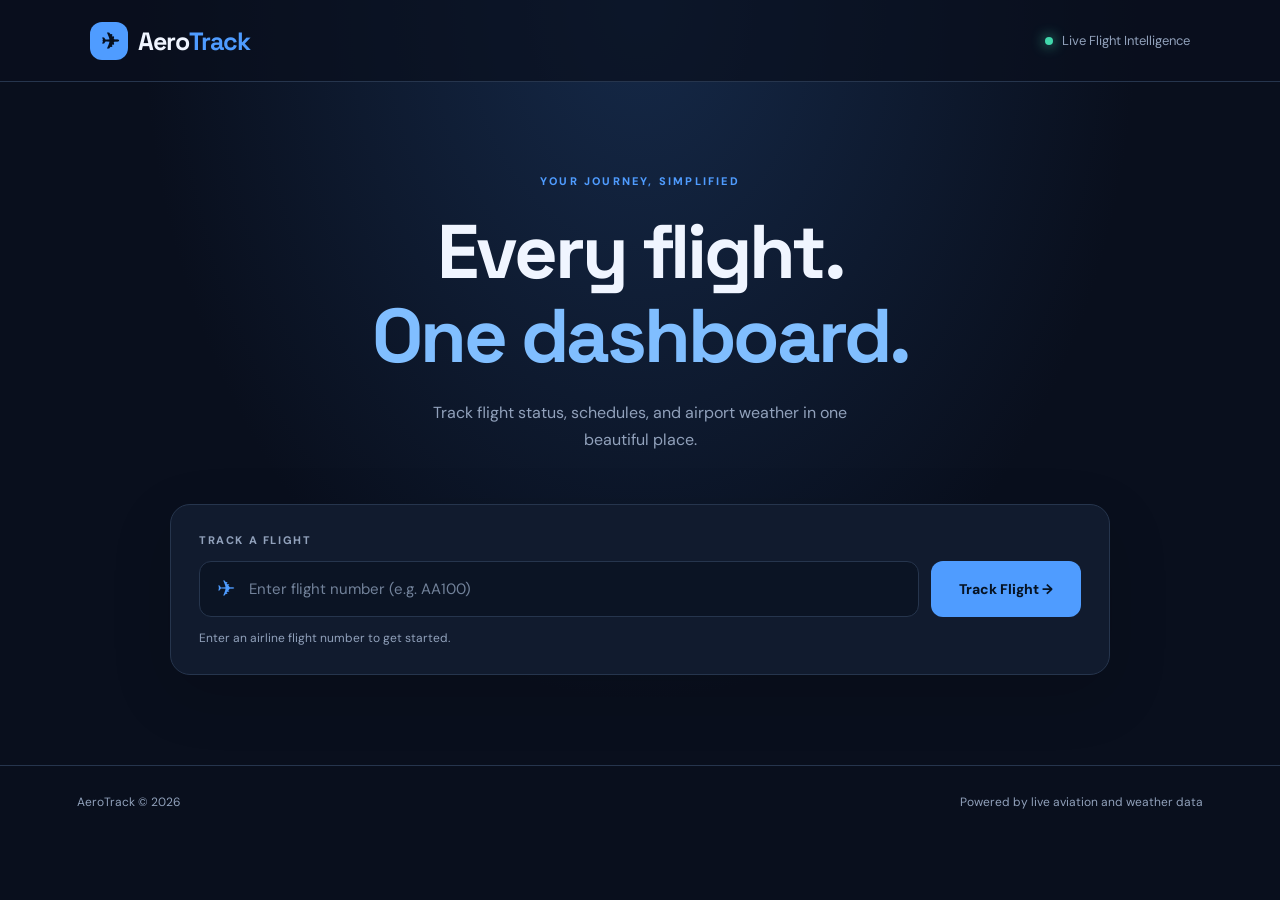
==== index.html @ 82b717cd "add: website prototype V1.1" ====
<!DOCTYPE html>
<html lang="en">

<head>
  <meta charset="UTF-8">
  <meta name="viewport" content="width=device-width, initial-scale=1">
  <title>AeroTrack | Live Flight Tracker</title>
  <link rel="stylesheet" href="style.css">
</head>

<body>

  <header class="navbar">
    <div class="brand">
      <span class="brand-icon">✈</span>
      <span>Aero<span class="accent">Track</span></span>
    </div>
    <span class="nav-status">
      <span class="status-dot"></span>
      Live Flight Intelligence
    </span>
  </header>

  <main class="container">

    <section class="hero">
      <div class="eyebrow">YOUR JOURNEY, SIMPLIFIED</div>
      <h1>Every flight.<br><span>One dashboard.</span></h1>
      <p>Track flight status, schedules, and airport weather in one beautiful place.</p>
    </section>

    <section class="search-panel">
      <label for="flightInput">TRACK A FLIGHT</label>
      <div class="search-row">
        <div class="input-wrapper">
          <span>✈</span>
          <input id="flightInput" type="text" placeholder="Enter flight number (e.g. AA100)" autocomplete="off">
        </div>
        <button id="searchBtn">Track Flight →</button>
      </div>
      <p class="search-hint">Enter an airline flight number to get started.</p>
    </section>

    <div id="errorMessage" class="error hidden" role="alert"></div>

    <div id="loading" class="loading hidden">
      <div class="spinner"></div>
      <span>Searching flight information...</span>
    </div>

    <section id="results" class="results hidden">

      <div class="section-header">
        <div>
          <span class="eyebrow">FLIGHT OVERVIEW</span>
          <h2 id="flightNumber">Flight</h2>
        </div>
        <span id="flightStatus" class="flight-badge">Scheduled</span>
      </div>

      <div class="flight-card">
        <div class="route">
          <div class="airport">
            <div class="airport-label">DEPARTURE</div>
            <div class="airport-code" id="originCode">---</div>
            <div class="airport-name" id="originName">Origin</div>
            <div class="flight-time" id="departureTime">--:--</div>
          </div>

          <div class="route-center">
            <span class="plane-icon">✈</span>
            <div class="route-line"></div>
            <span class="route-caption">FLIGHT ROUTE</span>
          </div>

          <div class="airport airport-right">
            <div class="airport-label">ARRIVAL</div>
            <div class="airport-code" id="destinationCode">---</div>
            <div class="airport-name" id="destinationName">Destination</div>
            <div class="flight-time" id="arrivalTime">--:--</div>
          </div>
        </div>
      </div>

      <div class="details-grid">
        <div class="info-card">
          <div class="info-icon">◷</div>
          <div class="info-label">Departure Delay</div>
          <div class="info-value" id="departureDelay">—</div>
        </div>

        <div class="info-card">
          <div class="info-icon">◷</div>
          <div class="info-label">Arrival Delay</div>
          <div class="info-value" id="arrivalDelay">—</div>
        </div>

        <div class="info-card">
          <div class="info-icon">✈</div>
          <div class="info-label">Aircraft</div>
          <div class="info-value small-value" id="aircraft">Unknown</div>
        </div>
      </div>

      <div class="weather-heading">
        <span class="eyebrow">AIRPORT CONDITIONS</span>
        <h2>Weather overview</h2>
      </div>

      <div class="weather-grid">
        <div class="weather-card">
          <div class="weather-card-top">
            <span>DEPARTURE AIRPORT</span>
            <span class="weather-symbol">☀</span>
          </div>
          <h3 id="originWeatherCode">---</h3>
          <div class="temperature" id="originTemp">--°</div>
          <p id="originCondition">Weather unavailable</p>
          <div class="weather-extra" id="originWind"></div>
        </div>

        <div class="weather-card">
          <div class="weather-card-top">
            <span>ARRIVAL AIRPORT</span>
            <span class="weather-symbol">☁</span>
          </div>
          <h3 id="destinationWeatherCode">---</h3>
          <div class="temperature" id="destinationTemp">--°</div>
          <p id="destinationCondition">Weather unavailable</p>
          <div class="weather-extra" id="destinationWind"></div>
        </div>
      </div>

    </section>

  </main>

  <footer>
    <span>AeroTrack © 2026</span>
    <span>Powered by live aviation and weather data</span>
  </footer>

  <script>
    const API_BASE_URL = "https://hkzcowus58.execute-api.us-east-1.amazonaws.com/";

    const $ = id => document.getElementById(id);

    $("searchBtn").addEventListener("click", trackFlight);

    $("flightInput").addEventListener("keydown", event => {
      if (event.key === "Enter") trackFlight();
    });

    function setText(id, value) {
      $(id).textContent =
        value === undefined || value === null || value === ""
          ? "—"
          : String(value);
    }

    function first(...values) {
      return values.find(v =>
        v !== undefined && v !== null && v !== ""
      );
    }

    function formatTime(value) {
      if (!value) return "—";
      const date = new Date(value);
      if (isNaN(date.getTime())) return String(value);
      return date.toLocaleTimeString([], {
        hour: "numeric",
        minute: "2-digit",
        timeZoneName: "short"
      });
    }

    function formatDelay(value) {
      if (value === undefined || value === null) return "—";
      const minutes = Number(value);
      if (!Number.isFinite(minutes)) return String(value);
      if (minutes <= 0) return "On time";
      return `${Math.round(minutes)} min`;
    }

    function airportCode(value) {
      if (typeof value === "string") return value;
      return first(
        value?.code,
        value?.iata,
        value?.iata_code,
        value?.icao,
        value?.icao_code,
        "---"
      );
    }

    function weatherDescription(code) {
      const descriptions = {
        0: "Clear sky",
        1: "Mainly clear",
        2: "Partly cloudy",
        3: "Overcast",
        45: "Fog",
        48: "Freezing fog",
        51: "Light drizzle",
        53: "Drizzle",
        55: "Dense drizzle",
        61: "Light rain",
        63: "Rain",
        65: "Heavy rain",
        71: "Light snow",
        73: "Snow",
        75: "Heavy snow",
        80: "Rain showers",
        81: "Rain showers",
        82: "Heavy showers",
        95: "Thunderstorm"
      };
      return descriptions[code] || "Conditions available";
    }

    function displayWeather(prefix, airport, weather) {
      setText(prefix + "WeatherCode", airport);

      const current = weather?.current || weather?.current_weather || weather || {};
      const temp = first(
        current.temperature_2m,
        current.temperature,
        current.temp,
        weather?.temperature
      );

      const wind = first(
        current.wind_speed_10m,
        current.windspeed,
        current.wind_speed
      );

      const code = first(current.weather_code, current.weathercode);
      const description = first(
        current.description,
        current.condition,
        code !== undefined ? weatherDescription(code) : null
      );

      setText(prefix + "Temp", temp === undefined ? "—" : `${Math.round(Number(temp))}°`);
      setText(prefix + "Condition", description || "Weather unavailable");
      setText(prefix + "Wind", wind === undefined ? "" : `Wind: ${wind} km/h`);
    }

    async function trackFlight() {
      const flightId = $("flightInput").value.trim().toUpperCase();

      if (!flightId) {
        showError("Please enter a flight number.");
        return;
      }

      if (API_BASE_URL.includes("PASTE_YOUR")) {
        showError("Add your AWS API Gateway URL in index.html first.");
        return;
      }

      $("results").classList.add("hidden");
      $("errorMessage").classList.add("hidden");
      $("loading").classList.remove("hidden");
      $("searchBtn").disabled = true;

      try {
        const base = API_BASE_URL.replace(/\/+$/, "");
        const root = base.endsWith("/flight") ? base : `${base}/flight`;
        const url = `${root}?flight_id=${encodeURIComponent(flightId)}`;

        const response = await fetch(url);

        if (!response.ok) {
          throw new Error(`API request failed with status ${response.status}`);
        }

        let data = await response.json();

        // Supports an API Gateway response containing a JSON body.
        if (typeof data.body === "string") {
          data = JSON.parse(data.body);
        } else if (data.body && typeof data.body === "object") {
          data = data.body;
        }

        if (data.error || data.message === "not found") {
          throw new Error(data.error || "Flight not found.");
        }

        renderFlight(data, flightId);

      } catch (error) {
        console.error(error);
        showError(
          error instanceof TypeError
            ? "Could not connect to the API. Check your endpoint and CORS configuration."
            : error.message
        );
      } finally {
        $("loading").classList.add("hidden");
        $("searchBtn").disabled = false;
      }
    }

    function renderFlight(data, requestedId) {
      const flight = data.flight || data;
      const origin = first(flight.origin, flight.departure_airport);
      const destination = first(flight.destination, flight.arrival_airport);

      const originCode = first(
        flight.origin_code,
        airportCode(origin),
        "---"
      );
      const destinationCode = first(
        flight.destination_code,
        airportCode(destination),
        "---"
      );

      const status = first(flight.status, "Unknown");

      setText("flightNumber", first(flight.number, flight.ident, requestedId));
      setText("flightStatus", status);
      setText("originCode", originCode);
      setText("destinationCode", destinationCode);

      setText("originName",
        first(origin?.name, flight.origin_name, "Departure airport")
      );
      setText("destinationName",
        first(destination?.name, flight.destination_name, "Arrival airport")
      );

      setText("departureTime", formatTime(first(
        flight.estimated_departure,
        flight.scheduled_departure,
        flight.departure_time
      )));

      setText("arrivalTime", formatTime(first(
        flight.estimated_arrival,
        flight.scheduled_arrival,
        flight.arrival_time
      )));

      setText("departureDelay", formatDelay(flight.departure_delay));
      setText("arrivalDelay", formatDelay(flight.arrival_delay));

      setText("aircraft", first(
        flight.aircraft_type,
        flight.aircraft,
        "Unknown"
      ));

      const weather = data.weather || {};

      displayWeather(
        "origin",
        originCode,
        first(
          data.departure_weather,
          data.origin_weather,
          weather.departure,
          weather.origin,
          {}
        )
      );

      displayWeather(
        "destination",
        destinationCode,
        first(
          data.arrival_weather,
          data.destination_weather,
          weather.arrival,
          weather.destination,
          {}
        )
      );

      const badge = $("flightStatus");
      const statusText = String(status).toLowerCase();

      badge.className = "flight-badge";
      if (statusText.includes("cancel")) {
        badge.classList.add("cancelled");
      } else if (statusText.includes("delay")) {
        badge.classList.add("delayed");
      } else if (
        statusText.includes("air") ||
        statusText.includes("route")
      ) {
        badge.classList.add("airborne");
      }

      $("results").classList.remove("hidden");
    }

    function showError(message) {
      $("errorMessage").textContent = message;
      $("errorMessage").classList.remove("hidden");
    }
  </script>

</body>

</html>
---- style.css ----
@import url('https://fonts.googleapis.com/css2?family=DM+Sans:wght@400;500;600;700;800&family=Space+Grotesk:wght@400;500;600;700&display=swap');

:root {
  --bg: #090f1d;
  --surface: #111b2e;
  --surface-hover: #17243a;
  --border: #26354d;
  --text: #f0f5ff;
  --muted: #91a1bb;
  --primary: #4f9cff;
  --primary-light: #80beff;
  --green: #41d7ab;
}

* {
  box-sizing: border-box;
}

body {
  margin: 0;
  background: var(--bg);
  background-image: radial-gradient(
    ellipse at 50% 0%,
    #152948 0%,
    transparent 55%
  );
  background-repeat: no-repeat;
  color: var(--text);
  font-family: 'DM Sans', sans-serif;
  min-height: 100vh;
}

.hidden {
  display: none !important;
}

/* Navigation */

.navbar {
  height: 82px;
  padding: 0 max(6%, calc((100% - 1100px) / 2));
  display: flex;
  align-items: center;
  justify-content: space-between;
  border-bottom: 1px solid var(--border);
  background: rgba(9, 15, 29, 0.7);
}

.brand {
  font-family: 'Space Grotesk', sans-serif;
  font-size: 25px;
  font-weight: 700;
  letter-spacing: -1px;
  display: flex;
  align-items: center;
  gap: 10px;
}

.brand-icon {
  background: var(--primary);
  color: #07101f;
  width: 38px;
  height: 38px;
  border-radius: 12px;
  display: grid;
  place-items: center;
  font-size: 22px;
}

.accent {
  color: var(--primary);
}

.nav-status {
  color: var(--muted);
  font-size: 13px;
  display: flex;
  align-items: center;
  gap: 9px;
}

.status-dot {
  height: 8px;
  width: 8px;
  background: var(--green);
  border-radius: 50%;
  box-shadow: 0 0 13px var(--green);
}

/* Main content */

.container {
  width: 90%;
  max-width: 940px;
  margin: auto;
  padding-bottom: 90px;
}

.hero {
  text-align: center;
  padding: 92px 0 50px;
}

.eyebrow {
  color: var(--primary);
  font-size: 11px;
  font-weight: 800;
  letter-spacing: 2.2px;
}

.hero h1 {
  font-family: 'Space Grotesk', sans-serif;
  font-size: clamp(44px, 7vw, 76px);
  line-height: 1.1;
  letter-spacing: -3px;
  margin: 22px 0;
}

.hero h1 span {
  color: var(--primary-light);
}

.hero p {
  color: var(--muted);
  line-height: 1.7;
  font-size: 16px;
  max-width: 480px;
  margin: 0 auto;
}

/* Search */

.search-panel {
  padding: 28px;
  background: var(--surface);
  border: 1px solid var(--border);
  border-radius: 20px;
  box-shadow: 0 20px 60px rgba(0, 0, 0, .15);
}

.search-panel label {
  display: block;
  font-size: 11px;
  font-weight: 800;
  color: var(--muted);
  letter-spacing: 1.6px;
  margin-bottom: 14px;
}

.search-row {
  display: flex;
  gap: 12px;
}

.input-wrapper {
  flex: 1;
  display: flex;
  align-items: center;
  gap: 14px;
  background: #0b1424;
  border: 1px solid var(--border);
  border-radius: 12px;
  padding: 0 17px;
  transition: border .2s;
}

.input-wrapper:focus-within {
  border-color: var(--primary);
}

.input-wrapper span {
  color: var(--primary);
  font-size: 22px;
}

input {
  width: 100%;
  padding: 17px 0;
  border: none;
  outline: none;
  background: transparent;
  color: white;
  font: inherit;
  font-size: 15px;
  min-width: 0;
}

input::placeholder {
  color: #72829a;
}

button {
  background: var(--primary);
  color: #061323;
  border: none;
  border-radius: 12px;
  padding: 0 28px;
  font-family: inherit;
  font-weight: 800;
  font-size: 14px;
  cursor: pointer;
  transition: .2s;
  white-space: nowrap;
}

button:hover {
  background: #82bdff;
  transform: translateY(-2px);
}

button:disabled {
  opacity: .5;
  cursor: wait;
  transform: none;
}

.search-hint {
  color: var(--muted);
  font-size: 12px;
  margin: 13px 0 0;
}

/* Results */

.results {
  margin-top: 58px;
  animation: appear .4s ease;
}

@keyframes appear {
  from {
    opacity: 0;
    transform: translateY(15px);
  }
  to {
    opacity: 1;
    transform: translateY(0);
  }
}

.section-header {
  display: flex;
  align-items: center;
  justify-content: space-between;
  margin-bottom: 20px;
}

h2 {
  font-family: 'Space Grotesk', sans-serif;
  font-size: 28px;
  letter-spacing: -1px;
  margin: 8px 0 0;
}

.flight-badge {
  color: #60dfb6;
  background: rgba(65, 215, 171, .1);
  border: 1px solid rgba(65, 215, 171, .25);
  padding: 9px 17px;
  font-weight: 700;
  font-size: 12px;
  border-radius: 100px;
}

.flight-badge.delayed {
  color: #ffc56f;
  background: rgba(255, 197, 111, .1);
  border-color: rgba(255, 197, 111, .25);
}

.flight-badge.cancelled {
  color: #ff8f98;
  background: rgba(255, 100, 120, .1);
  border-color: rgba(255, 100, 120, .25);
}

.flight-badge.airborne {
  color: #85bfff;
  background: rgba(79, 156, 255, .1);
  border-color: rgba(79, 156, 255, .25);
}

.flight-card {
  background: linear-gradient(
    135deg,
    #172943,
    #101b2d
  );
  border: 1px solid #304561;
  border-radius: 22px;
  padding: 45px 44px;
}

.route {
  display: flex;
  align-items: center;
  justify-content: space-between;
  gap: 20px;
}

.airport {
  flex: 1;
  min-width: 0;
}

.airport-right {
  text-align: right;
}

.airport-label {
  color: var(--muted);
  font-size: 11px;
  font-weight: 800;
  letter-spacing: 1.6px;
}

.airport-code {
  font-family: 'Space Grotesk', sans-serif;
  font-size: clamp(38px, 7vw, 64px);
  font-weight: 700;
  letter-spacing: -2px;
  margin: 12px 0 5px;
}

.airport-name {
  color: var(--muted);
  font-size: 13px;
}

.flight-time {
  margin-top: 20px;
  color: var(--primary-light);
  font-size: 15px;
  font-weight: 700;
}

.route-center {
  flex: 1;
  text-align: center;
  color: var(--primary);
  min-width: 60px;
}

.plane-icon {
  font-size: 30px;
}

.route-line {
  height: 1px;
  margin: 15px 0;
  background: linear-gradient(
    90deg,
    transparent,
    var(--primary),
    transparent
  );
}

.route-caption {
  color: var(--muted);
  font-size: 9px;
  letter-spacing: 1px;
}

/* Information cards */

.details-grid {
  display: grid;
  grid-template-columns: repeat(3, 1fr);
  gap: 16px;
  margin-top: 16px;
}

.info-card {
  background: var(--surface);
  border: 1px solid var(--border);
  padding: 25px;
  border-radius: 17px;
  transition: .2s;
}

.info-card:hover,
.weather-card:hover {
  background: var(--surface-hover);
  border-color: #405b7d;
}

.info-icon {
  font-size: 23px;
  color: var(--primary);
  margin-bottom: 18px;
}

.info-label {
  color: var(--muted);
  font-size: 12px;
}

.info-value {
  margin-top: 7px;
  font-family: 'Space Grotesk', sans-serif;
  font-weight: 700;
  font-size: 23px;
}

.small-value {
  font-size: 19px;
}

/* Weather */

.weather-heading {
  margin: 54px 0 23px;
}

.weather-grid {
  display: grid;
  grid-template-columns: repeat(2, 1fr);
  gap: 16px;
}

.weather-card {
  background: var(--surface);
  border: 1px solid var(--border);
  border-radius: 20px;
  padding: 29px;
  transition: .2s;
}

.weather-card-top {
  display: flex;
  justify-content: space-between;
  align-items: center;
  color: var(--muted);
  font-size: 11px;
  letter-spacing: 1px;
  font-weight: 700;
}

.weather-symbol {
  color: var(--primary-light);
  font-size: 27px;
}

.weather-card h3 {
  font-family: 'Space Grotesk', sans-serif;
  font-size: 25px;
  margin: 25px 0 10px;
}

.temperature {
  font-family: 'Space Grotesk', sans-serif;
  font-size: 48px;
  font-weight: 700;
}

.weather-card p {
  color: var(--muted);
  font-size: 14px;
}

.weather-extra {
  font-size: 12px;
  color: var(--primary-light);
  margin-top: 18px;
}

/* Loading and errors */

.error {
  margin-top: 20px;
  padding: 17px 20px;
  border: 1px solid #8f3a4f;
  border-radius: 12px;
  background: #351927;
  color: #ffb1bc;
  font-size: 14px;
}

.loading {
  display: flex;
  align-items: center;
  justify-content: center;
  gap: 15px;
  margin: 50px 0;
  color: var(--muted);
}

.spinner {
  height: 22px;
  width: 22px;
  border: 3px solid #263e59;
  border-top-color: var(--primary);
  border-radius: 50%;
  animation: spin .7s linear infinite;
}

@keyframes spin {
  to { transform: rotate(360deg); }
}

/* Footer */

footer {
  padding: 28px 6%;
  border-top: 1px solid var(--border);
  color: var(--muted);
  display: flex;
  justify-content: space-between;
  gap: 18px;
  font-size: 12px;
}

/* Mobile layout */

@media (max-width: 650px) {
  .navbar {
    padding: 0 5%;
  }

  .nav-status {
    font-size: 0;
  }

  .hero {
    padding: 65px 0 38px;
  }

  .hero h1 {
    letter-spacing: -2px;
  }

  .search-panel {
    padding: 20px;
  }

  .search-row {
    flex-direction: column;
  }

  button {
    padding: 17px;
  }

  .flight-card {
    padding: 28px 18px;
  }

  .airport-name {
    font-size: 11px;
  }

  .route-center {
    min-width: 38px;
  }

  .route-caption {
    display: none;
  }

  .details-grid {
    grid-template-columns: 1fr;
  }

  .weather-grid {
    grid-template-columns: 1fr;
  }

  footer {
    flex-direction: column;
    text-align: center;
  }
}
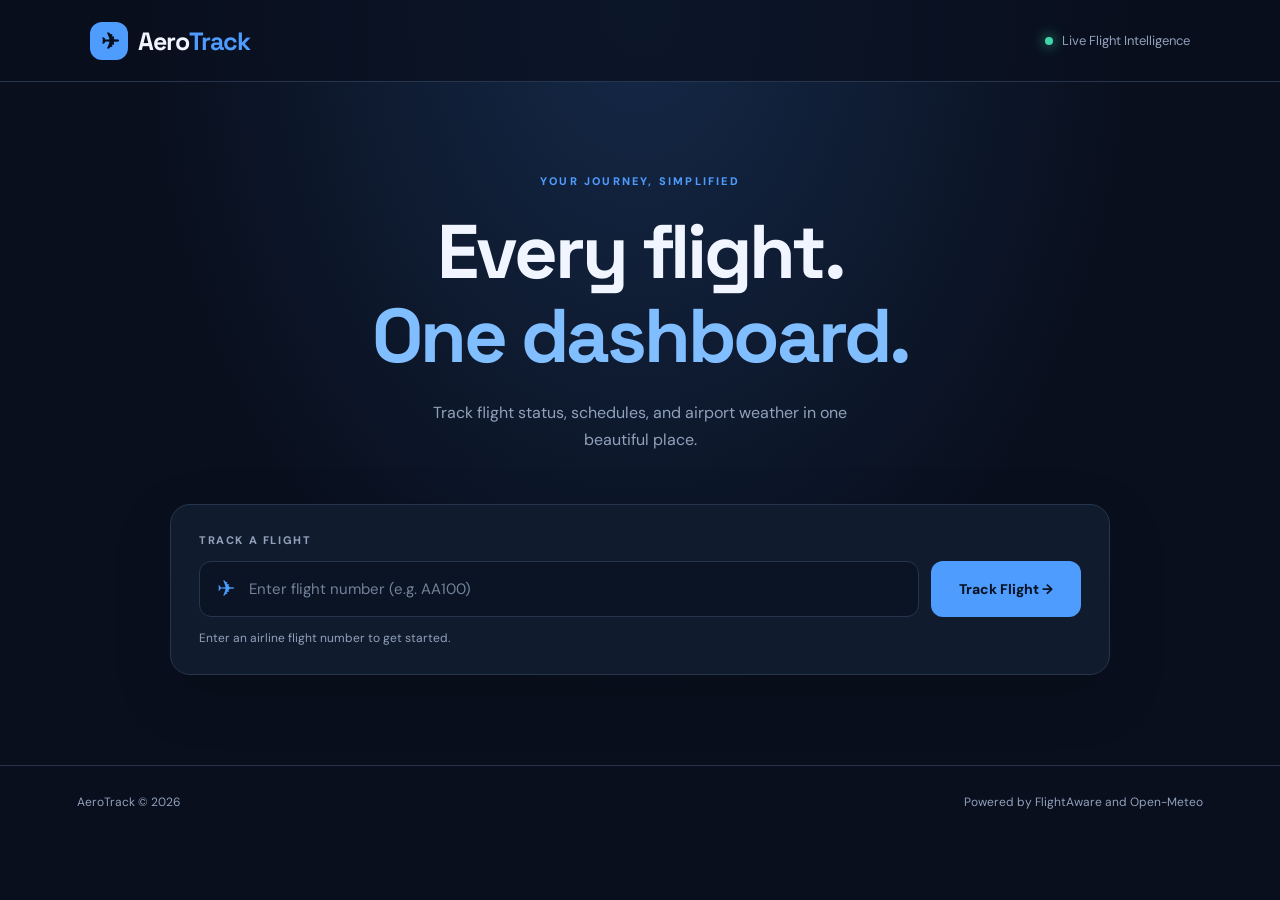
==== commit 3a9a3e43: "fix: search error" ====
--- a/index.html
+++ b/index.html
@@ -15,6 +15,7 @@
       <span class="brand-icon">✈</span>
       <span>Aero<span class="accent">Track</span></span>
     </div>
+
     <span class="nav-status">
       <span class="status-dot"></span>
       Live Flight Intelligence
@@ -26,19 +27,30 @@
     <section class="hero">
       <div class="eyebrow">YOUR JOURNEY, SIMPLIFIED</div>
       <h1>Every flight.<br><span>One dashboard.</span></h1>
-      <p>Track flight status, schedules, and airport weather in one beautiful place.</p>
+      <p>
+        Track flight status, schedules, and airport weather
+        in one beautiful place.
+      </p>
     </section>
 
     <section class="search-panel">
       <label for="flightInput">TRACK A FLIGHT</label>
+
       <div class="search-row">
         <div class="input-wrapper">
           <span>✈</span>
-          <input id="flightInput" type="text" placeholder="Enter flight number (e.g. AA100)" autocomplete="off">
-        </div>
-        <button id="searchBtn">Track Flight →</button>
-      </div>
-      <p class="search-hint">Enter an airline flight number to get started.</p>
+          <input id="flightInput" type="text" placeholder="Enter flight number (e.g. AA100)" autocomplete="off"
+            maxlength="10">
+        </div>
+
+        <button id="searchBtn" type="button">
+          Track Flight →
+        </button>
+      </div>
+
+      <p class="search-hint">
+        Enter an airline flight number to get started.
+      </p>
     </section>
 
     <div id="errorMessage" class="error hidden" role="alert"></div>
@@ -55,11 +67,15 @@
           <span class="eyebrow">FLIGHT OVERVIEW</span>
           <h2 id="flightNumber">Flight</h2>
         </div>
-        <span id="flightStatus" class="flight-badge">Scheduled</span>
+
+        <span id="flightStatus" class="flight-badge">
+          Scheduled
+        </span>
       </div>
 
       <div class="flight-card">
         <div class="route">
+
           <div class="airport">
             <div class="airport-label">DEPARTURE</div>
             <div class="airport-code" id="originCode">---</div>
@@ -76,13 +92,17 @@
           <div class="airport airport-right">
             <div class="airport-label">ARRIVAL</div>
             <div class="airport-code" id="destinationCode">---</div>
-            <div class="airport-name" id="destinationName">Destination</div>
+            <div class="airport-name" id="destinationName">
+              Destination
+            </div>
             <div class="flight-time" id="arrivalTime">--:--</div>
           </div>
+
         </div>
       </div>
 
       <div class="details-grid">
+
         <div class="info-card">
           <div class="info-icon">◷</div>
           <div class="info-label">Departure Delay</div>
@@ -98,8 +118,11 @@
         <div class="info-card">
           <div class="info-icon">✈</div>
           <div class="info-label">Aircraft</div>
-          <div class="info-value small-value" id="aircraft">Unknown</div>
-        </div>
+          <div class="info-value small-value" id="aircraft">
+            Unknown
+          </div>
+        </div>
+
       </div>
 
       <div class="weather-heading">
@@ -108,11 +131,13 @@
       </div>
 
       <div class="weather-grid">
+
         <div class="weather-card">
           <div class="weather-card-top">
             <span>DEPARTURE AIRPORT</span>
             <span class="weather-symbol">☀</span>
           </div>
+
           <h3 id="originWeatherCode">---</h3>
           <div class="temperature" id="originTemp">--°</div>
           <p id="originCondition">Weather unavailable</p>
@@ -124,11 +149,13 @@
             <span>ARRIVAL AIRPORT</span>
             <span class="weather-symbol">☁</span>
           </div>
+
           <h3 id="destinationWeatherCode">---</h3>
           <div class="temperature" id="destinationTemp">--°</div>
           <p id="destinationCondition">Weather unavailable</p>
           <div class="weather-extra" id="destinationWind"></div>
         </div>
+
       </div>
 
     </section>
@@ -137,62 +164,81 @@
 
   <footer>
     <span>AeroTrack © 2026</span>
-    <span>Powered by live aviation and weather data</span>
+    <span>Powered by FlightAware and Open-Meteo</span>
   </footer>
 
   <script>
-    const API_BASE_URL = "https://hkzcowus58.execute-api.us-east-1.amazonaws.com/";
+    // Your AWS API Gateway URL
+    const API_BASE_URL =
+      "https://hkzcowus58.execute-api.us-east-1.amazonaws.com";
 
     const $ = id => document.getElementById(id);
 
     $("searchBtn").addEventListener("click", trackFlight);
 
     $("flightInput").addEventListener("keydown", event => {
-      if (event.key === "Enter") trackFlight();
+      if (event.key === "Enter") {
+        event.preventDefault();
+        trackFlight();
+      }
     });
 
     function setText(id, value) {
-      $(id).textContent =
-        value === undefined || value === null || value === ""
+      const element = $(id);
+
+      if (!element) {
+        console.warn("Missing HTML element:", id);
+        return;
+      }
+
+      element.textContent =
+        value === undefined ||
+          value === null ||
+          value === ""
           ? "—"
           : String(value);
     }
 
-    function first(...values) {
-      return values.find(v =>
-        v !== undefined && v !== null && v !== ""
-      );
-    }
-
     function formatTime(value) {
       if (!value) return "—";
+
       const date = new Date(value);
-      if (isNaN(date.getTime())) return String(value);
-      return date.toLocaleTimeString([], {
+
+      if (Number.isNaN(date.getTime())) {
+        return "—";
+      }
+
+      return date.toLocaleString("en-US", {
+        month: "short",
+        day: "numeric",
         hour: "numeric",
         minute: "2-digit",
         timeZoneName: "short"
       });
     }
 
-    function formatDelay(value) {
-      if (value === undefined || value === null) return "—";
-      const minutes = Number(value);
-      if (!Number.isFinite(minutes)) return String(value);
-      if (minutes <= 0) return "On time";
-      return `${Math.round(minutes)} min`;
-    }
-
-    function airportCode(value) {
-      if (typeof value === "string") return value;
-      return first(
-        value?.code,
-        value?.iata,
-        value?.iata_code,
-        value?.icao,
-        value?.icao_code,
-        "---"
-      );
+    function formatDelay(seconds) {
+      if (seconds === undefined || seconds === null) {
+        return "—";
+      }
+
+      const value = Number(seconds);
+
+      if (!Number.isFinite(value)) {
+        return "—";
+      }
+
+      const minutes = Math.round(value / 60);
+
+      if (minutes === 0) {
+        return "On time";
+      }
+
+      if (minutes < 0) {
+        return Math.abs(minutes) + " min early";
+      }
+
+      return minutes + " min delayed";
     }
 
     function weatherDescription(code) {
@@ -206,59 +252,93 @@
         51: "Light drizzle",
         53: "Drizzle",
         55: "Dense drizzle",
+        56: "Freezing drizzle",
+        57: "Freezing drizzle",
         61: "Light rain",
         63: "Rain",
         65: "Heavy rain",
+        66: "Freezing rain",
+        67: "Heavy freezing rain",
         71: "Light snow",
         73: "Snow",
         75: "Heavy snow",
-        80: "Rain showers",
+        77: "Snow grains",
+        80: "Light rain showers",
         81: "Rain showers",
-        82: "Heavy showers",
-        95: "Thunderstorm"
+        82: "Heavy rain showers",
+        85: "Snow showers",
+        86: "Heavy snow showers",
+        95: "Thunderstorm",
+        96: "Thunderstorm with hail",
+        99: "Severe thunderstorm with hail"
       };
-      return descriptions[code] || "Conditions available";
-    }
-
-    function displayWeather(prefix, airport, weather) {
-      setText(prefix + "WeatherCode", airport);
-
-      const current = weather?.current || weather?.current_weather || weather || {};
-      const temp = first(
-        current.temperature_2m,
-        current.temperature,
-        current.temp,
-        weather?.temperature
-      );
-
-      const wind = first(
-        current.wind_speed_10m,
-        current.windspeed,
-        current.wind_speed
-      );
-
-      const code = first(current.weather_code, current.weathercode);
-      const description = first(
-        current.description,
-        current.condition,
-        code !== undefined ? weatherDescription(code) : null
-      );
-
-      setText(prefix + "Temp", temp === undefined ? "—" : `${Math.round(Number(temp))}°`);
-      setText(prefix + "Condition", description || "Weather unavailable");
-      setText(prefix + "Wind", wind === undefined ? "" : `Wind: ${wind} km/h`);
+
+      return descriptions[code] || "Conditions unavailable";
+    }
+
+    function displayWeather(prefix, airport) {
+      const code = airport?.airport || "---";
+
+      setText(prefix + "WeatherCode", code);
+
+      const weather = airport?.weather;
+
+      if (!weather || !weather.available) {
+        setText(prefix + "Temp", "—");
+        setText(prefix + "Condition", "Weather unavailable");
+        setText(prefix + "Wind", "No weather data available");
+        return;
+      }
+
+      // Lambda returns measurements inside weather.conditions
+      const current = weather.conditions || {};
+
+      const temperature = current.temperature_2m;
+      const wind = current.wind_speed_10m;
+      const humidity = current.relative_humidity_2m;
+      const precipitation = current.precipitation;
+      const weatherCode = current.weather_code;
+
+      setText(
+        prefix + "Temp",
+        temperature != null
+          ? Math.round(Number(temperature)) + "°F"
+          : "—"
+      );
+
+      setText(
+        prefix + "Condition",
+        weatherDescription(weatherCode)
+      );
+
+      const details = [];
+
+      if (wind != null) {
+        details.push("Wind: " + wind + " mph");
+      }
+
+      if (humidity != null) {
+        details.push("Humidity: " + humidity + "%");
+      }
+
+      if (precipitation != null) {
+        details.push("Precipitation: " + precipitation + " mm");
+      }
+
+      setText(
+        prefix + "Wind",
+        details.length ? details.join(" | ") : "Unavailable"
+      );
     }
 
     async function trackFlight() {
-      const flightId = $("flightInput").value.trim().toUpperCase();
-
-      if (!flightId) {
-        showError("Please enter a flight number.");
-        return;
-      }
-
-      if (API_BASE_URL.includes("PASTE_YOUR")) {
-        showError("Add your AWS API Gateway URL in index.html first.");
+      const flightId = $("flightInput")
+        .value
+        .trim()
+        .toUpperCase();
+
+      if (!/^[A-Z0-9]{2,10}$/.test(flightId)) {
+        showError("Please enter a valid flight number.");
         return;
       }
 
@@ -269,124 +349,129 @@
 
       try {
         const base = API_BASE_URL.replace(/\/+$/, "");
-        const root = base.endsWith("/flight") ? base : `${base}/flight`;
-        const url = `${root}?flight_id=${encodeURIComponent(flightId)}`;
-
-        const response = await fetch(url);
+
+        const endpoint = base.endsWith("/flight")
+          ? base
+          : base + "/flight";
+
+        const url =
+          endpoint + "?flight_id=" + encodeURIComponent(flightId);
+
+        console.log("Requesting:", url);
+
+        const response = await fetch(url, {
+          method: "GET",
+          headers: {
+            "Accept": "application/json"
+          }
+        });
 
         if (!response.ok) {
-          throw new Error(`API request failed with status ${response.status}`);
+          if (response.status === 404) {
+            throw new Error(
+              "Flight not found or API endpoint unavailable."
+            );
+          }
+
+          throw new Error(
+            "API request failed with status " + response.status
+          );
         }
 
         let data = await response.json();
 
-        // Supports an API Gateway response containing a JSON body.
+        // Handle an optional wrapped Lambda response.
         if (typeof data.body === "string") {
           data = JSON.parse(data.body);
-        } else if (data.body && typeof data.body === "object") {
+        } else if (
+          data.body &&
+          typeof data.body === "object"
+        ) {
           data = data.body;
         }
 
-        if (data.error || data.message === "not found") {
-          throw new Error(data.error || "Flight not found.");
+        if (data.error) {
+          throw new Error(data.error);
         }
 
-        renderFlight(data, flightId);
+        if (!data.flight || !data.departure || !data.arrival) {
+          throw new Error(
+            "The API returned an unexpected response format."
+          );
+        }
+
+        renderFlight(data);
 
       } catch (error) {
-        console.error(error);
-        showError(
-          error instanceof TypeError
-            ? "Could not connect to the API. Check your endpoint and CORS configuration."
-            : error.message
-        );
+        console.error("Flight tracking error:", error);
+        showError(error.message);
+
       } finally {
         $("loading").classList.add("hidden");
         $("searchBtn").disabled = false;
       }
     }
 
-    function renderFlight(data, requestedId) {
-      const flight = data.flight || data;
-      const origin = first(flight.origin, flight.departure_airport);
-      const destination = first(flight.destination, flight.arrival_airport);
-
-      const originCode = first(
-        flight.origin_code,
-        airportCode(origin),
-        "---"
-      );
-      const destinationCode = first(
-        flight.destination_code,
-        airportCode(destination),
-        "---"
-      );
-
-      const status = first(flight.status, "Unknown");
-
-      setText("flightNumber", first(flight.number, flight.ident, requestedId));
-      setText("flightStatus", status);
-      setText("originCode", originCode);
-      setText("destinationCode", destinationCode);
-
-      setText("originName",
-        first(origin?.name, flight.origin_name, "Departure airport")
-      );
-      setText("destinationName",
-        first(destination?.name, flight.destination_name, "Arrival airport")
-      );
-
-      setText("departureTime", formatTime(first(
-        flight.estimated_departure,
-        flight.scheduled_departure,
-        flight.departure_time
-      )));
-
-      setText("arrivalTime", formatTime(first(
-        flight.estimated_arrival,
-        flight.scheduled_arrival,
-        flight.arrival_time
-      )));
-
-      setText("departureDelay", formatDelay(flight.departure_delay));
-      setText("arrivalDelay", formatDelay(flight.arrival_delay));
-
-      setText("aircraft", first(
-        flight.aircraft_type,
-        flight.aircraft,
-        "Unknown"
-      ));
-
-      const weather = data.weather || {};
-
-      displayWeather(
-        "origin",
-        originCode,
-        first(
-          data.departure_weather,
-          data.origin_weather,
-          weather.departure,
-          weather.origin,
-          {}
+    function renderFlight(data) {
+      const flight = data.flight;
+      const origin = data.departure;
+      const destination = data.arrival;
+
+      setText("flightNumber", flight.number);
+      setText("flightStatus", flight.status);
+
+      setText("originCode", origin.airport);
+      setText("destinationCode", destination.airport);
+
+      setText(
+        "originName",
+        origin.name || origin.city || "Departure airport"
+      );
+
+      setText(
+        "destinationName",
+        destination.name || destination.city || "Arrival airport"
+      );
+
+      setText(
+        "departureTime",
+        formatTime(
+          flight.estimated_departure ||
+          flight.scheduled_departure
         )
       );
 
-      displayWeather(
-        "destination",
-        destinationCode,
-        first(
-          data.arrival_weather,
-          data.destination_weather,
-          weather.arrival,
-          weather.destination,
-          {}
+      setText(
+        "arrivalTime",
+        formatTime(
+          flight.estimated_arrival ||
+          flight.scheduled_arrival
         )
       );
 
+      setText(
+        "departureDelay",
+        formatDelay(flight.departure_delay_seconds)
+      );
+
+      setText(
+        "arrivalDelay",
+        formatDelay(flight.arrival_delay_seconds)
+      );
+
+      setText(
+        "aircraft",
+        flight.aircraft_type || "Not provided"
+      );
+
+      displayWeather("origin", origin);
+      displayWeather("destination", destination);
+
       const badge = $("flightStatus");
-      const statusText = String(status).toLowerCase();
+      const statusText = String(flight.status || "").toLowerCase();
 
       badge.className = "flight-badge";
+
       if (statusText.includes("cancel")) {
         badge.classList.add("cancelled");
       } else if (statusText.includes("delay")) {
--- a/style.css
+++ b/style.css
@@ -1,574 +1,570 @@
-
 @import url('https://fonts.googleapis.com/css2?family=DM+Sans:wght@400;500;600;700;800&family=Space+Grotesk:wght@400;500;600;700&display=swap');
 
 :root {
-  --bg: #090f1d;
-  --surface: #111b2e;
-  --surface-hover: #17243a;
-  --border: #26354d;
-  --text: #f0f5ff;
-  --muted: #91a1bb;
-  --primary: #4f9cff;
-  --primary-light: #80beff;
-  --green: #41d7ab;
+    --bg: #090f1d;
+    --surface: #111b2e;
+    --surface-hover: #17243a;
+    --border: #26354d;
+    --text: #f0f5ff;
+    --muted: #91a1bb;
+    --primary: #4f9cff;
+    --primary-light: #80beff;
+    --green: #41d7ab;
 }
 
 * {
-  box-sizing: border-box;
+    box-sizing: border-box;
 }
 
 body {
-  margin: 0;
-  background: var(--bg);
-  background-image: radial-gradient(
-    ellipse at 50% 0%,
-    #152948 0%,
-    transparent 55%
-  );
-  background-repeat: no-repeat;
-  color: var(--text);
-  font-family: 'DM Sans', sans-serif;
-  min-height: 100vh;
+    margin: 0;
+    background: var(--bg);
+    background-image: radial-gradient(ellipse at 50% 0%,
+            #152948 0%,
+            transparent 55%);
+    background-repeat: no-repeat;
+    color: var(--text);
+    font-family: 'DM Sans', sans-serif;
+    min-height: 100vh;
 }
 
 .hidden {
-  display: none !important;
+    display: none !important;
 }
 
 /* Navigation */
 
 .navbar {
-  height: 82px;
-  padding: 0 max(6%, calc((100% - 1100px) / 2));
-  display: flex;
-  align-items: center;
-  justify-content: space-between;
-  border-bottom: 1px solid var(--border);
-  background: rgba(9, 15, 29, 0.7);
+    height: 82px;
+    padding: 0 max(6%, calc((100% - 1100px) / 2));
+    display: flex;
+    align-items: center;
+    justify-content: space-between;
+    border-bottom: 1px solid var(--border);
+    background: rgba(9, 15, 29, 0.7);
 }
 
 .brand {
-  font-family: 'Space Grotesk', sans-serif;
-  font-size: 25px;
-  font-weight: 700;
-  letter-spacing: -1px;
-  display: flex;
-  align-items: center;
-  gap: 10px;
+    font-family: 'Space Grotesk', sans-serif;
+    font-size: 25px;
+    font-weight: 700;
+    letter-spacing: -1px;
+    display: flex;
+    align-items: center;
+    gap: 10px;
 }
 
 .brand-icon {
-  background: var(--primary);
-  color: #07101f;
-  width: 38px;
-  height: 38px;
-  border-radius: 12px;
-  display: grid;
-  place-items: center;
-  font-size: 22px;
+    background: var(--primary);
+    color: #07101f;
+    width: 38px;
+    height: 38px;
+    border-radius: 12px;
+    display: grid;
+    place-items: center;
+    font-size: 22px;
 }
 
 .accent {
-  color: var(--primary);
+    color: var(--primary);
 }
 
 .nav-status {
-  color: var(--muted);
-  font-size: 13px;
-  display: flex;
-  align-items: center;
-  gap: 9px;
+    color: var(--muted);
+    font-size: 13px;
+    display: flex;
+    align-items: center;
+    gap: 9px;
 }
 
 .status-dot {
-  height: 8px;
-  width: 8px;
-  background: var(--green);
-  border-radius: 50%;
-  box-shadow: 0 0 13px var(--green);
+    height: 8px;
+    width: 8px;
+    background: var(--green);
+    border-radius: 50%;
+    box-shadow: 0 0 13px var(--green);
 }
 
 /* Main content */
 
 .container {
-  width: 90%;
-  max-width: 940px;
-  margin: auto;
-  padding-bottom: 90px;
+    width: 90%;
+    max-width: 940px;
+    margin: auto;
+    padding-bottom: 90px;
 }
 
 .hero {
-  text-align: center;
-  padding: 92px 0 50px;
+    text-align: center;
+    padding: 92px 0 50px;
 }
 
 .eyebrow {
-  color: var(--primary);
-  font-size: 11px;
-  font-weight: 800;
-  letter-spacing: 2.2px;
+    color: var(--primary);
+    font-size: 11px;
+    font-weight: 800;
+    letter-spacing: 2.2px;
 }
 
 .hero h1 {
-  font-family: 'Space Grotesk', sans-serif;
-  font-size: clamp(44px, 7vw, 76px);
-  line-height: 1.1;
-  letter-spacing: -3px;
-  margin: 22px 0;
+    font-family: 'Space Grotesk', sans-serif;
+    font-size: clamp(44px, 7vw, 76px);
+    line-height: 1.1;
+    letter-spacing: -3px;
+    margin: 22px 0;
 }
 
 .hero h1 span {
-  color: var(--primary-light);
+    color: var(--primary-light);
 }
 
 .hero p {
-  color: var(--muted);
-  line-height: 1.7;
-  font-size: 16px;
-  max-width: 480px;
-  margin: 0 auto;
+    color: var(--muted);
+    line-height: 1.7;
+    font-size: 16px;
+    max-width: 480px;
+    margin: 0 auto;
 }
 
 /* Search */
 
 .search-panel {
-  padding: 28px;
-  background: var(--surface);
-  border: 1px solid var(--border);
-  border-radius: 20px;
-  box-shadow: 0 20px 60px rgba(0, 0, 0, .15);
+    padding: 28px;
+    background: var(--surface);
+    border: 1px solid var(--border);
+    border-radius: 20px;
+    box-shadow: 0 20px 60px rgba(0, 0, 0, .15);
 }
 
 .search-panel label {
-  display: block;
-  font-size: 11px;
-  font-weight: 800;
-  color: var(--muted);
-  letter-spacing: 1.6px;
-  margin-bottom: 14px;
+    display: block;
+    font-size: 11px;
+    font-weight: 800;
+    color: var(--muted);
+    letter-spacing: 1.6px;
+    margin-bottom: 14px;
 }
 
 .search-row {
-  display: flex;
-  gap: 12px;
+    display: flex;
+    gap: 12px;
 }
 
 .input-wrapper {
-  flex: 1;
-  display: flex;
-  align-items: center;
-  gap: 14px;
-  background: #0b1424;
-  border: 1px solid var(--border);
-  border-radius: 12px;
-  padding: 0 17px;
-  transition: border .2s;
+    flex: 1;
+    display: flex;
+    align-items: center;
+    gap: 14px;
+    background: #0b1424;
+    border: 1px solid var(--border);
+    border-radius: 12px;
+    padding: 0 17px;
+    transition: border .2s;
 }
 
 .input-wrapper:focus-within {
-  border-color: var(--primary);
+    border-color: var(--primary);
 }
 
 .input-wrapper span {
-  color: var(--primary);
-  font-size: 22px;
+    color: var(--primary);
+    font-size: 22px;
 }
 
 input {
-  width: 100%;
-  padding: 17px 0;
-  border: none;
-  outline: none;
-  background: transparent;
-  color: white;
-  font: inherit;
-  font-size: 15px;
-  min-width: 0;
+    width: 100%;
+    padding: 17px 0;
+    border: none;
+    outline: none;
+    background: transparent;
+    color: white;
+    font: inherit;
+    font-size: 15px;
+    min-width: 0;
 }
 
 input::placeholder {
-  color: #72829a;
+    color: #72829a;
 }
 
 button {
-  background: var(--primary);
-  color: #061323;
-  border: none;
-  border-radius: 12px;
-  padding: 0 28px;
-  font-family: inherit;
-  font-weight: 800;
-  font-size: 14px;
-  cursor: pointer;
-  transition: .2s;
-  white-space: nowrap;
+    background: var(--primary);
+    color: #061323;
+    border: none;
+    border-radius: 12px;
+    padding: 0 28px;
+    font-family: inherit;
+    font-weight: 800;
+    font-size: 14px;
+    cursor: pointer;
+    transition: .2s;
+    white-space: nowrap;
 }
 
 button:hover {
-  background: #82bdff;
-  transform: translateY(-2px);
+    background: #82bdff;
+    transform: translateY(-2px);
 }
 
 button:disabled {
-  opacity: .5;
-  cursor: wait;
-  transform: none;
+    opacity: .5;
+    cursor: wait;
+    transform: none;
 }
 
 .search-hint {
-  color: var(--muted);
-  font-size: 12px;
-  margin: 13px 0 0;
+    color: var(--muted);
+    font-size: 12px;
+    margin: 13px 0 0;
 }
 
 /* Results */
 
 .results {
-  margin-top: 58px;
-  animation: appear .4s ease;
+    margin-top: 58px;
+    animation: appear .4s ease;
 }
 
 @keyframes appear {
-  from {
-    opacity: 0;
-    transform: translateY(15px);
-  }
-  to {
-    opacity: 1;
-    transform: translateY(0);
-  }
+    from {
+        opacity: 0;
+        transform: translateY(15px);
+    }
+
+    to {
+        opacity: 1;
+        transform: translateY(0);
+    }
 }
 
 .section-header {
-  display: flex;
-  align-items: center;
-  justify-content: space-between;
-  margin-bottom: 20px;
+    display: flex;
+    align-items: center;
+    justify-content: space-between;
+    margin-bottom: 20px;
 }
 
 h2 {
-  font-family: 'Space Grotesk', sans-serif;
-  font-size: 28px;
-  letter-spacing: -1px;
-  margin: 8px 0 0;
+    font-family: 'Space Grotesk', sans-serif;
+    font-size: 28px;
+    letter-spacing: -1px;
+    margin: 8px 0 0;
 }
 
 .flight-badge {
-  color: #60dfb6;
-  background: rgba(65, 215, 171, .1);
-  border: 1px solid rgba(65, 215, 171, .25);
-  padding: 9px 17px;
-  font-weight: 700;
-  font-size: 12px;
-  border-radius: 100px;
+    color: #60dfb6;
+    background: rgba(65, 215, 171, .1);
+    border: 1px solid rgba(65, 215, 171, .25);
+    padding: 9px 17px;
+    font-weight: 700;
+    font-size: 12px;
+    border-radius: 100px;
 }
 
 .flight-badge.delayed {
-  color: #ffc56f;
-  background: rgba(255, 197, 111, .1);
-  border-color: rgba(255, 197, 111, .25);
+    color: #ffc56f;
+    background: rgba(255, 197, 111, .1);
+    border-color: rgba(255, 197, 111, .25);
 }
 
 .flight-badge.cancelled {
-  color: #ff8f98;
-  background: rgba(255, 100, 120, .1);
-  border-color: rgba(255, 100, 120, .25);
+    color: #ff8f98;
+    background: rgba(255, 100, 120, .1);
+    border-color: rgba(255, 100, 120, .25);
 }
 
 .flight-badge.airborne {
-  color: #85bfff;
-  background: rgba(79, 156, 255, .1);
-  border-color: rgba(79, 156, 255, .25);
+    color: #85bfff;
+    background: rgba(79, 156, 255, .1);
+    border-color: rgba(79, 156, 255, .25);
 }
 
 .flight-card {
-  background: linear-gradient(
-    135deg,
-    #172943,
-    #101b2d
-  );
-  border: 1px solid #304561;
-  border-radius: 22px;
-  padding: 45px 44px;
+    background: linear-gradient(135deg,
+            #172943,
+            #101b2d);
+    border: 1px solid #304561;
+    border-radius: 22px;
+    padding: 45px 44px;
 }
 
 .route {
-  display: flex;
-  align-items: center;
-  justify-content: space-between;
-  gap: 20px;
+    display: flex;
+    align-items: center;
+    justify-content: space-between;
+    gap: 20px;
 }
 
 .airport {
-  flex: 1;
-  min-width: 0;
+    flex: 1;
+    min-width: 0;
 }
 
 .airport-right {
-  text-align: right;
+    text-align: right;
 }
 
 .airport-label {
-  color: var(--muted);
-  font-size: 11px;
-  font-weight: 800;
-  letter-spacing: 1.6px;
+    color: var(--muted);
+    font-size: 11px;
+    font-weight: 800;
+    letter-spacing: 1.6px;
 }
 
 .airport-code {
-  font-family: 'Space Grotesk', sans-serif;
-  font-size: clamp(38px, 7vw, 64px);
-  font-weight: 700;
-  letter-spacing: -2px;
-  margin: 12px 0 5px;
+    font-family: 'Space Grotesk', sans-serif;
+    font-size: clamp(38px, 7vw, 64px);
+    font-weight: 700;
+    letter-spacing: -2px;
+    margin: 12px 0 5px;
 }
 
 .airport-name {
-  color: var(--muted);
-  font-size: 13px;
+    color: var(--muted);
+    font-size: 13px;
 }
 
 .flight-time {
-  margin-top: 20px;
-  color: var(--primary-light);
-  font-size: 15px;
-  font-weight: 700;
+    margin-top: 20px;
+    color: var(--primary-light);
+    font-size: 15px;
+    font-weight: 700;
 }
 
 .route-center {
-  flex: 1;
-  text-align: center;
-  color: var(--primary);
-  min-width: 60px;
+    flex: 1;
+    text-align: center;
+    color: var(--primary);
+    min-width: 60px;
 }
 
 .plane-icon {
-  font-size: 30px;
+    font-size: 30px;
 }
 
 .route-line {
-  height: 1px;
-  margin: 15px 0;
-  background: linear-gradient(
-    90deg,
-    transparent,
-    var(--primary),
-    transparent
-  );
+    height: 1px;
+    margin: 15px 0;
+    background: linear-gradient(90deg,
+            transparent,
+            var(--primary),
+            transparent);
 }
 
 .route-caption {
-  color: var(--muted);
-  font-size: 9px;
-  letter-spacing: 1px;
+    color: var(--muted);
+    font-size: 9px;
+    letter-spacing: 1px;
 }
 
 /* Information cards */
 
 .details-grid {
-  display: grid;
-  grid-template-columns: repeat(3, 1fr);
-  gap: 16px;
-  margin-top: 16px;
+    display: grid;
+    grid-template-columns: repeat(3, 1fr);
+    gap: 16px;
+    margin-top: 16px;
 }
 
 .info-card {
-  background: var(--surface);
-  border: 1px solid var(--border);
-  padding: 25px;
-  border-radius: 17px;
-  transition: .2s;
+    background: var(--surface);
+    border: 1px solid var(--border);
+    padding: 25px;
+    border-radius: 17px;
+    transition: .2s;
 }
 
 .info-card:hover,
 .weather-card:hover {
-  background: var(--surface-hover);
-  border-color: #405b7d;
+    background: var(--surface-hover);
+    border-color: #405b7d;
 }
 
 .info-icon {
-  font-size: 23px;
-  color: var(--primary);
-  margin-bottom: 18px;
+    font-size: 23px;
+    color: var(--primary);
+    margin-bottom: 18px;
 }
 
 .info-label {
-  color: var(--muted);
-  font-size: 12px;
+    color: var(--muted);
+    font-size: 12px;
 }
 
 .info-value {
-  margin-top: 7px;
-  font-family: 'Space Grotesk', sans-serif;
-  font-weight: 700;
-  font-size: 23px;
+    margin-top: 7px;
+    font-family: 'Space Grotesk', sans-serif;
+    font-weight: 700;
+    font-size: 23px;
 }
 
 .small-value {
-  font-size: 19px;
+    font-size: 19px;
 }
 
 /* Weather */
 
 .weather-heading {
-  margin: 54px 0 23px;
+    margin: 54px 0 23px;
 }
 
 .weather-grid {
-  display: grid;
-  grid-template-columns: repeat(2, 1fr);
-  gap: 16px;
+    display: grid;
+    grid-template-columns: repeat(2, 1fr);
+    gap: 16px;
 }
 
 .weather-card {
-  background: var(--surface);
-  border: 1px solid var(--border);
-  border-radius: 20px;
-  padding: 29px;
-  transition: .2s;
+    background: var(--surface);
+    border: 1px solid var(--border);
+    border-radius: 20px;
+    padding: 29px;
+    transition: .2s;
 }
 
 .weather-card-top {
-  display: flex;
-  justify-content: space-between;
-  align-items: center;
-  color: var(--muted);
-  font-size: 11px;
-  letter-spacing: 1px;
-  font-weight: 700;
+    display: flex;
+    justify-content: space-between;
+    align-items: center;
+    color: var(--muted);
+    font-size: 11px;
+    letter-spacing: 1px;
+    font-weight: 700;
 }
 
 .weather-symbol {
-  color: var(--primary-light);
-  font-size: 27px;
+    color: var(--primary-light);
+    font-size: 27px;
 }
 
 .weather-card h3 {
-  font-family: 'Space Grotesk', sans-serif;
-  font-size: 25px;
-  margin: 25px 0 10px;
+    font-family: 'Space Grotesk', sans-serif;
+    font-size: 25px;
+    margin: 25px 0 10px;
 }
 
 .temperature {
-  font-family: 'Space Grotesk', sans-serif;
-  font-size: 48px;
-  font-weight: 700;
+    font-family: 'Space Grotesk', sans-serif;
+    font-size: 48px;
+    font-weight: 700;
 }
 
 .weather-card p {
-  color: var(--muted);
-  font-size: 14px;
+    color: var(--muted);
+    font-size: 14px;
 }
 
 .weather-extra {
-  font-size: 12px;
-  color: var(--primary-light);
-  margin-top: 18px;
+    font-size: 12px;
+    color: var(--primary-light);
+    margin-top: 18px;
 }
 
 /* Loading and errors */
 
 .error {
-  margin-top: 20px;
-  padding: 17px 20px;
-  border: 1px solid #8f3a4f;
-  border-radius: 12px;
-  background: #351927;
-  color: #ffb1bc;
-  font-size: 14px;
+    margin-top: 20px;
+    padding: 17px 20px;
+    border: 1px solid #8f3a4f;
+    border-radius: 12px;
+    background: #351927;
+    color: #ffb1bc;
+    font-size: 14px;
 }
 
 .loading {
-  display: flex;
-  align-items: center;
-  justify-content: center;
-  gap: 15px;
-  margin: 50px 0;
-  color: var(--muted);
+    display: flex;
+    align-items: center;
+    justify-content: center;
+    gap: 15px;
+    margin: 50px 0;
+    color: var(--muted);
 }
 
 .spinner {
-  height: 22px;
-  width: 22px;
-  border: 3px solid #263e59;
-  border-top-color: var(--primary);
-  border-radius: 50%;
-  animation: spin .7s linear infinite;
+    height: 22px;
+    width: 22px;
+    border: 3px solid #263e59;
+    border-top-color: var(--primary);
+    border-radius: 50%;
+    animation: spin .7s linear infinite;
 }
 
 @keyframes spin {
-  to { transform: rotate(360deg); }
+    to {
+        transform: rotate(360deg);
+    }
 }
 
 /* Footer */
 
 footer {
-  padding: 28px 6%;
-  border-top: 1px solid var(--border);
-  color: var(--muted);
-  display: flex;
-  justify-content: space-between;
-  gap: 18px;
-  font-size: 12px;
+    padding: 28px 6%;
+    border-top: 1px solid var(--border);
+    color: var(--muted);
+    display: flex;
+    justify-content: space-between;
+    gap: 18px;
+    font-size: 12px;
 }
 
 /* Mobile layout */
 
 @media (max-width: 650px) {
-  .navbar {
-    padding: 0 5%;
-  }
-
-  .nav-status {
-    font-size: 0;
-  }
-
-  .hero {
-    padding: 65px 0 38px;
-  }
-
-  .hero h1 {
-    letter-spacing: -2px;
-  }
-
-  .search-panel {
-    padding: 20px;
-  }
-
-  .search-row {
-    flex-direction: column;
-  }
-
-  button {
-    padding: 17px;
-  }
-
-  .flight-card {
-    padding: 28px 18px;
-  }
-
-  .airport-name {
-    font-size: 11px;
-  }
-
-  .route-center {
-    min-width: 38px;
-  }
-
-  .route-caption {
-    display: none;
-  }
-
-  .details-grid {
-    grid-template-columns: 1fr;
-  }
-
-  .weather-grid {
-    grid-template-columns: 1fr;
-  }
-
-  footer {
-    flex-direction: column;
-    text-align: center;
-  }
+    .navbar {
+        padding: 0 5%;
+    }
+
+    .nav-status {
+        font-size: 0;
+    }
+
+    .hero {
+        padding: 65px 0 38px;
+    }
+
+    .hero h1 {
+        letter-spacing: -2px;
+    }
+
+    .search-panel {
+        padding: 20px;
+    }
+
+    .search-row {
+        flex-direction: column;
+    }
+
+    button {
+        padding: 17px;
+    }
+
+    .flight-card {
+        padding: 28px 18px;
+    }
+
+    .airport-name {
+        font-size: 11px;
+    }
+
+    .route-center {
+        min-width: 38px;
+    }
+
+    .route-caption {
+        display: none;
+    }
+
+    .details-grid {
+        grid-template-columns: 1fr;
+    }
+
+    .weather-grid {
+        grid-template-columns: 1fr;
+    }
+
+    footer {
+        flex-direction: column;
+        text-align: center;
+    }
 }
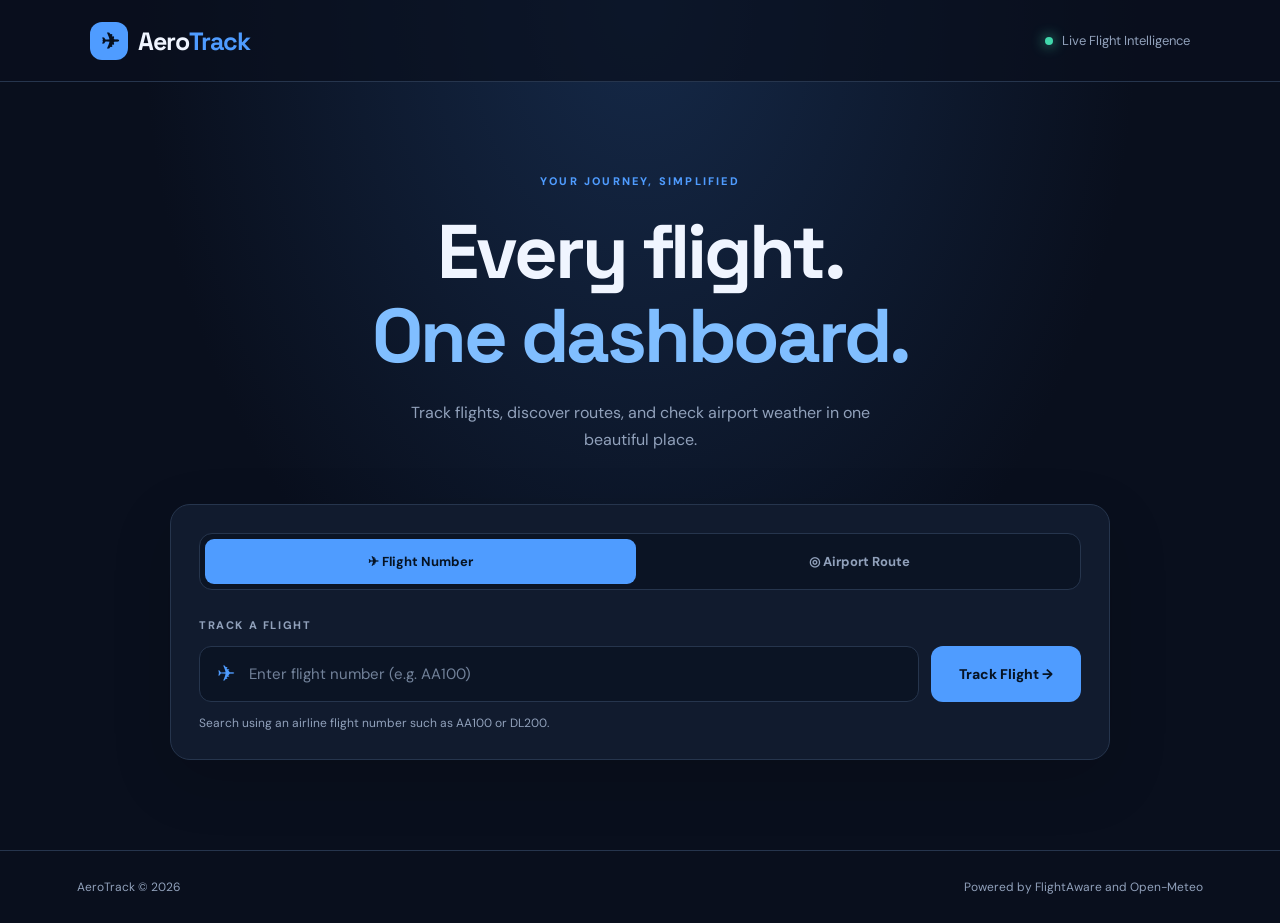
==== commit 00b6e923: "Add: airport route search and improve flight tracking interface" ====
--- a/index.html
+++ b/index.html
@@ -4,17 +4,19 @@
 <head>
   <meta charset="UTF-8">
   <meta name="viewport" content="width=device-width, initial-scale=1">
-  <title>AeroTrack | Live Flight Tracker</title>
+  <meta name="theme-color" content="#090f1d">
+  <title>AeroTrack | Flight & Weather Tracker</title>
   <link rel="stylesheet" href="style.css">
+  <script src="script.js" defer></script>
 </head>
 
 <body>
 
   <header class="navbar">
-    <div class="brand">
+    <a class="brand" href="./" aria-label="AeroTrack Home">
       <span class="brand-icon">✈</span>
       <span>Aero<span class="accent">Track</span></span>
-    </div>
+    </a>
 
     <span class="nav-status">
       <span class="status-dot"></span>
@@ -28,37 +30,86 @@
       <div class="eyebrow">YOUR JOURNEY, SIMPLIFIED</div>
       <h1>Every flight.<br><span>One dashboard.</span></h1>
       <p>
-        Track flight status, schedules, and airport weather
-        in one beautiful place.
+        Track flights, discover routes, and check airport
+        weather in one beautiful place.
       </p>
     </section>
 
-    <section class="search-panel">
-      <label for="flightInput">TRACK A FLIGHT</label>
-
-      <div class="search-row">
-        <div class="input-wrapper">
-          <span>✈</span>
-          <input id="flightInput" type="text" placeholder="Enter flight number (e.g. AA100)" autocomplete="off"
-            maxlength="10">
-        </div>
-
-        <button id="searchBtn" type="button">
-          Track Flight →
+    <section class="search-panel" aria-label="Flight search">
+
+      <div class="search-tabs" role="group" aria-label="Search method">
+        <button id="flightTab" class="search-tab active" type="button" aria-pressed="true">
+          ✈ Flight Number
         </button>
-      </div>
-
-      <p class="search-hint">
-        Enter an airline flight number to get started.
-      </p>
+        <button id="routeTab" class="search-tab" type="button" aria-pressed="false">
+          ◎ Airport Route
+        </button>
+      </div>
+
+      <form id="flightForm">
+        <label for="flightInput">TRACK A FLIGHT</label>
+        <div class="search-row">
+          <div class="input-wrapper">
+            <span>✈</span>
+            <input id="flightInput" type="text" placeholder="Enter flight number (e.g. AA100)" autocomplete="off"
+              maxlength="10" required>
+          </div>
+          <button class="primary-button" type="submit">
+            Track Flight →
+          </button>
+        </div>
+        <p class="search-hint">
+          Search using an airline flight number such as AA100 or DL200.
+        </p>
+      </form>
+
+      <form id="routeForm" class="hidden">
+        <div class="route-inputs">
+          <div>
+            <label for="originInput">DEPARTURE AIRPORT</label>
+            <div class="input-wrapper">
+              <span>↗</span>
+              <input id="originInput" type="text" placeholder="JFK" maxlength="4" autocomplete="off" required>
+            </div>
+          </div>
+
+          <div>
+            <label for="destinationInput">ARRIVAL AIRPORT</label>
+            <div class="input-wrapper">
+              <span>↘</span>
+              <input id="destinationInput" type="text" placeholder="LHR" maxlength="4" autocomplete="off" required>
+            </div>
+          </div>
+
+          <button class="primary-button" type="submit">
+            Find Flights →
+          </button>
+        </div>
+
+        <p class="search-hint">
+          Enter airport codes to discover flights between two airports.
+        </p>
+      </form>
     </section>
 
     <div id="errorMessage" class="error hidden" role="alert"></div>
 
-    <div id="loading" class="loading hidden">
+    <div id="loading" class="loading hidden" role="status">
       <div class="spinner"></div>
-      <span>Searching flight information...</span>
+      <span id="loadingText">Searching flight information...</span>
     </div>
+
+    <section id="routeResults" class="results hidden">
+      <div class="section-header">
+        <div>
+          <span class="eyebrow">FLIGHT DISCOVERY</span>
+          <h2 id="routeTitle">Available flights</h2>
+          <p id="routeCount" class="section-subtitle"></p>
+        </div>
+      </div>
+
+      <div id="flightList" class="flight-list"></div>
+    </section>
 
     <section id="results" class="results hidden">
 
@@ -67,7 +118,6 @@
           <span class="eyebrow">FLIGHT OVERVIEW</span>
           <h2 id="flightNumber">Flight</h2>
         </div>
-
         <span id="flightStatus" class="flight-badge">
           Scheduled
         </span>
@@ -119,7 +169,7 @@
           <div class="info-icon">✈</div>
           <div class="info-label">Aircraft</div>
           <div class="info-value small-value" id="aircraft">
-            Unknown
+            Not provided
           </div>
         </div>
 
@@ -128,6 +178,9 @@
       <div class="weather-heading">
         <span class="eyebrow">AIRPORT CONDITIONS</span>
         <h2>Weather overview</h2>
+        <p class="section-subtitle">
+          Current conditions at departure and arrival airports.
+        </p>
       </div>
 
       <div class="weather-grid">
@@ -135,9 +188,8 @@
         <div class="weather-card">
           <div class="weather-card-top">
             <span>DEPARTURE AIRPORT</span>
-            <span class="weather-symbol">☀</span>
-          </div>
-
+            <span class="weather-symbol" id="originWeatherIcon">☀</span>
+          </div>
           <h3 id="originWeatherCode">---</h3>
           <div class="temperature" id="originTemp">--°</div>
           <p id="originCondition">Weather unavailable</p>
@@ -147,9 +199,8 @@
         <div class="weather-card">
           <div class="weather-card-top">
             <span>ARRIVAL AIRPORT</span>
-            <span class="weather-symbol">☁</span>
-          </div>
-
+            <span class="weather-symbol" id="destinationWeatherIcon">☁</span>
+          </div>
           <h3 id="destinationWeatherCode">---</h3>
           <div class="temperature" id="destinationTemp">--°</div>
           <p id="destinationCondition">Weather unavailable</p>
@@ -167,331 +218,6 @@
     <span>Powered by FlightAware and Open-Meteo</span>
   </footer>
 
-  <script>
-    // Your AWS API Gateway URL
-    const API_BASE_URL =
-      "https://hkzcowus58.execute-api.us-east-1.amazonaws.com";
-
-    const $ = id => document.getElementById(id);
-
-    $("searchBtn").addEventListener("click", trackFlight);
-
-    $("flightInput").addEventListener("keydown", event => {
-      if (event.key === "Enter") {
-        event.preventDefault();
-        trackFlight();
-      }
-    });
-
-    function setText(id, value) {
-      const element = $(id);
-
-      if (!element) {
-        console.warn("Missing HTML element:", id);
-        return;
-      }
-
-      element.textContent =
-        value === undefined ||
-          value === null ||
-          value === ""
-          ? "—"
-          : String(value);
-    }
-
-    function formatTime(value) {
-      if (!value) return "—";
-
-      const date = new Date(value);
-
-      if (Number.isNaN(date.getTime())) {
-        return "—";
-      }
-
-      return date.toLocaleString("en-US", {
-        month: "short",
-        day: "numeric",
-        hour: "numeric",
-        minute: "2-digit",
-        timeZoneName: "short"
-      });
-    }
-
-    function formatDelay(seconds) {
-      if (seconds === undefined || seconds === null) {
-        return "—";
-      }
-
-      const value = Number(seconds);
-
-      if (!Number.isFinite(value)) {
-        return "—";
-      }
-
-      const minutes = Math.round(value / 60);
-
-      if (minutes === 0) {
-        return "On time";
-      }
-
-      if (minutes < 0) {
-        return Math.abs(minutes) + " min early";
-      }
-
-      return minutes + " min delayed";
-    }
-
-    function weatherDescription(code) {
-      const descriptions = {
-        0: "Clear sky",
-        1: "Mainly clear",
-        2: "Partly cloudy",
-        3: "Overcast",
-        45: "Fog",
-        48: "Freezing fog",
-        51: "Light drizzle",
-        53: "Drizzle",
-        55: "Dense drizzle",
-        56: "Freezing drizzle",
-        57: "Freezing drizzle",
-        61: "Light rain",
-        63: "Rain",
-        65: "Heavy rain",
-        66: "Freezing rain",
-        67: "Heavy freezing rain",
-        71: "Light snow",
-        73: "Snow",
-        75: "Heavy snow",
-        77: "Snow grains",
-        80: "Light rain showers",
-        81: "Rain showers",
-        82: "Heavy rain showers",
-        85: "Snow showers",
-        86: "Heavy snow showers",
-        95: "Thunderstorm",
-        96: "Thunderstorm with hail",
-        99: "Severe thunderstorm with hail"
-      };
-
-      return descriptions[code] || "Conditions unavailable";
-    }
-
-    function displayWeather(prefix, airport) {
-      const code = airport?.airport || "---";
-
-      setText(prefix + "WeatherCode", code);
-
-      const weather = airport?.weather;
-
-      if (!weather || !weather.available) {
-        setText(prefix + "Temp", "—");
-        setText(prefix + "Condition", "Weather unavailable");
-        setText(prefix + "Wind", "No weather data available");
-        return;
-      }
-
-      // Lambda returns measurements inside weather.conditions
-      const current = weather.conditions || {};
-
-      const temperature = current.temperature_2m;
-      const wind = current.wind_speed_10m;
-      const humidity = current.relative_humidity_2m;
-      const precipitation = current.precipitation;
-      const weatherCode = current.weather_code;
-
-      setText(
-        prefix + "Temp",
-        temperature != null
-          ? Math.round(Number(temperature)) + "°F"
-          : "—"
-      );
-
-      setText(
-        prefix + "Condition",
-        weatherDescription(weatherCode)
-      );
-
-      const details = [];
-
-      if (wind != null) {
-        details.push("Wind: " + wind + " mph");
-      }
-
-      if (humidity != null) {
-        details.push("Humidity: " + humidity + "%");
-      }
-
-      if (precipitation != null) {
-        details.push("Precipitation: " + precipitation + " mm");
-      }
-
-      setText(
-        prefix + "Wind",
-        details.length ? details.join(" | ") : "Unavailable"
-      );
-    }
-
-    async function trackFlight() {
-      const flightId = $("flightInput")
-        .value
-        .trim()
-        .toUpperCase();
-
-      if (!/^[A-Z0-9]{2,10}$/.test(flightId)) {
-        showError("Please enter a valid flight number.");
-        return;
-      }
-
-      $("results").classList.add("hidden");
-      $("errorMessage").classList.add("hidden");
-      $("loading").classList.remove("hidden");
-      $("searchBtn").disabled = true;
-
-      try {
-        const base = API_BASE_URL.replace(/\/+$/, "");
-
-        const endpoint = base.endsWith("/flight")
-          ? base
-          : base + "/flight";
-
-        const url =
-          endpoint + "?flight_id=" + encodeURIComponent(flightId);
-
-        console.log("Requesting:", url);
-
-        const response = await fetch(url, {
-          method: "GET",
-          headers: {
-            "Accept": "application/json"
-          }
-        });
-
-        if (!response.ok) {
-          if (response.status === 404) {
-            throw new Error(
-              "Flight not found or API endpoint unavailable."
-            );
-          }
-
-          throw new Error(
-            "API request failed with status " + response.status
-          );
-        }
-
-        let data = await response.json();
-
-        // Handle an optional wrapped Lambda response.
-        if (typeof data.body === "string") {
-          data = JSON.parse(data.body);
-        } else if (
-          data.body &&
-          typeof data.body === "object"
-        ) {
-          data = data.body;
-        }
-
-        if (data.error) {
-          throw new Error(data.error);
-        }
-
-        if (!data.flight || !data.departure || !data.arrival) {
-          throw new Error(
-            "The API returned an unexpected response format."
-          );
-        }
-
-        renderFlight(data);
-
-      } catch (error) {
-        console.error("Flight tracking error:", error);
-        showError(error.message);
-
-      } finally {
-        $("loading").classList.add("hidden");
-        $("searchBtn").disabled = false;
-      }
-    }
-
-    function renderFlight(data) {
-      const flight = data.flight;
-      const origin = data.departure;
-      const destination = data.arrival;
-
-      setText("flightNumber", flight.number);
-      setText("flightStatus", flight.status);
-
-      setText("originCode", origin.airport);
-      setText("destinationCode", destination.airport);
-
-      setText(
-        "originName",
-        origin.name || origin.city || "Departure airport"
-      );
-
-      setText(
-        "destinationName",
-        destination.name || destination.city || "Arrival airport"
-      );
-
-      setText(
-        "departureTime",
-        formatTime(
-          flight.estimated_departure ||
-          flight.scheduled_departure
-        )
-      );
-
-      setText(
-        "arrivalTime",
-        formatTime(
-          flight.estimated_arrival ||
-          flight.scheduled_arrival
-        )
-      );
-
-      setText(
-        "departureDelay",
-        formatDelay(flight.departure_delay_seconds)
-      );
-
-      setText(
-        "arrivalDelay",
-        formatDelay(flight.arrival_delay_seconds)
-      );
-
-      setText(
-        "aircraft",
-        flight.aircraft_type || "Not provided"
-      );
-
-      displayWeather("origin", origin);
-      displayWeather("destination", destination);
-
-      const badge = $("flightStatus");
-      const statusText = String(flight.status || "").toLowerCase();
-
-      badge.className = "flight-badge";
-
-      if (statusText.includes("cancel")) {
-        badge.classList.add("cancelled");
-      } else if (statusText.includes("delay")) {
-        badge.classList.add("delayed");
-      } else if (
-        statusText.includes("air") ||
-        statusText.includes("route")
-      ) {
-        badge.classList.add("airborne");
-      }
-
-      $("results").classList.remove("hidden");
-    }
-
-    function showError(message) {
-      $("errorMessage").textContent = message;
-      $("errorMessage").classList.remove("hidden");
-    }
-  </script>
-
 </body>
 
 </html>
--- a/style.css
+++ b/style.css
@@ -16,8 +16,13 @@
     box-sizing: border-box;
 }
 
+html {
+    scroll-behavior: smooth;
+}
+
 body {
     margin: 0;
+    min-height: 100vh;
     background: var(--bg);
     background-image: radial-gradient(ellipse at 50% 0%,
             #152948 0%,
@@ -25,11 +30,24 @@
     background-repeat: no-repeat;
     color: var(--text);
     font-family: 'DM Sans', sans-serif;
-    min-height: 100vh;
 }
 
 .hidden {
     display: none !important;
+}
+
+button,
+input {
+    font: inherit;
+}
+
+button {
+    cursor: pointer;
+}
+
+button:disabled {
+    opacity: 0.5;
+    cursor: wait;
 }
 
 /* Navigation */
@@ -45,23 +63,25 @@
 }
 
 .brand {
+    display: flex;
+    align-items: center;
+    gap: 10px;
+    color: var(--text);
+    text-decoration: none;
     font-family: 'Space Grotesk', sans-serif;
     font-size: 25px;
     font-weight: 700;
     letter-spacing: -1px;
-    display: flex;
-    align-items: center;
-    gap: 10px;
 }
 
 .brand-icon {
+    width: 38px;
+    height: 38px;
+    display: grid;
+    place-items: center;
+    border-radius: 12px;
     background: var(--primary);
     color: #07101f;
-    width: 38px;
-    height: 38px;
-    border-radius: 12px;
-    display: grid;
-    place-items: center;
     font-size: 22px;
 }
 
@@ -70,22 +90,22 @@
 }
 
 .nav-status {
+    display: flex;
+    align-items: center;
+    gap: 9px;
     color: var(--muted);
     font-size: 13px;
-    display: flex;
-    align-items: center;
-    gap: 9px;
 }
 
 .status-dot {
+    width: 8px;
     height: 8px;
-    width: 8px;
+    border-radius: 50%;
     background: var(--green);
-    border-radius: 50%;
     box-shadow: 0 0 13px var(--green);
 }
 
-/* Main content */
+/* Layout */
 
 .container {
     width: 90%;
@@ -107,11 +127,11 @@
 }
 
 .hero h1 {
+    margin: 22px 0;
     font-family: 'Space Grotesk', sans-serif;
     font-size: clamp(44px, 7vw, 76px);
     line-height: 1.1;
     letter-spacing: -3px;
-    margin: 22px 0;
 }
 
 .hero h1 span {
@@ -119,30 +139,62 @@
 }
 
 .hero p {
-    color: var(--muted);
-    line-height: 1.7;
-    font-size: 16px;
     max-width: 480px;
     margin: 0 auto;
-}
-
-/* Search */
+    color: var(--muted);
+    font-size: 16px;
+    line-height: 1.7;
+}
+
+/* Search panel */
 
 .search-panel {
     padding: 28px;
     background: var(--surface);
     border: 1px solid var(--border);
     border-radius: 20px;
-    box-shadow: 0 20px 60px rgba(0, 0, 0, .15);
+    box-shadow: 0 20px 60px rgba(0, 0, 0, 0.15);
+}
+
+.search-tabs {
+    display: flex;
+    gap: 8px;
+    margin-bottom: 28px;
+    padding: 5px;
+    background: #0b1424;
+    border: 1px solid var(--border);
+    border-radius: 13px;
+}
+
+.search-tab {
+    flex: 1;
+    padding: 14px;
+    border: none;
+    border-radius: 9px;
+    background: transparent;
+    color: var(--muted);
+    font-size: 13px;
+    font-weight: 700;
+    transition: 0.2s;
+}
+
+.search-tab:hover {
+    color: var(--text);
+    background: var(--surface-hover);
+}
+
+.search-tab.active {
+    background: var(--primary);
+    color: #061323;
 }
 
 .search-panel label {
     display: block;
+    margin-bottom: 14px;
+    color: var(--muted);
     font-size: 11px;
     font-weight: 800;
-    color: var(--muted);
     letter-spacing: 1.6px;
-    margin-bottom: 14px;
 }
 
 .search-row {
@@ -155,11 +207,12 @@
     display: flex;
     align-items: center;
     gap: 14px;
+    min-width: 0;
+    padding: 0 17px;
     background: #0b1424;
     border: 1px solid var(--border);
     border-radius: 12px;
-    padding: 0 17px;
-    transition: border .2s;
+    transition: border 0.2s;
 }
 
 .input-wrapper:focus-within {
@@ -173,56 +226,58 @@
 
 input {
     width: 100%;
+    min-width: 0;
     padding: 17px 0;
     border: none;
     outline: none;
     background: transparent;
     color: white;
-    font: inherit;
     font-size: 15px;
-    min-width: 0;
 }
 
 input::placeholder {
     color: #72829a;
 }
 
-button {
+.primary-button {
+    padding: 16px 28px;
+    border: none;
+    border-radius: 12px;
     background: var(--primary);
     color: #061323;
-    border: none;
-    border-radius: 12px;
-    padding: 0 28px;
-    font-family: inherit;
+    font-size: 14px;
     font-weight: 800;
-    font-size: 14px;
-    cursor: pointer;
-    transition: .2s;
     white-space: nowrap;
-}
-
-button:hover {
+    transition: 0.2s;
+}
+
+.primary-button:hover {
     background: #82bdff;
     transform: translateY(-2px);
 }
 
-button:disabled {
-    opacity: .5;
-    cursor: wait;
-    transform: none;
-}
-
 .search-hint {
+    margin: 13px 0 0;
     color: var(--muted);
     font-size: 12px;
-    margin: 13px 0 0;
+}
+
+.route-inputs {
+    display: grid;
+    grid-template-columns: 1fr 1fr auto;
+    gap: 12px;
+    align-items: end;
+}
+
+.route-inputs>div {
+    min-width: 0;
 }
 
 /* Results */
 
 .results {
     margin-top: 58px;
-    animation: appear .4s ease;
+    animation: appear 0.4s ease;
 }
 
 @keyframes appear {
@@ -241,51 +296,61 @@
     display: flex;
     align-items: center;
     justify-content: space-between;
+    gap: 16px;
     margin-bottom: 20px;
 }
 
 h2 {
+    margin: 8px 0 0;
     font-family: 'Space Grotesk', sans-serif;
     font-size: 28px;
     letter-spacing: -1px;
-    margin: 8px 0 0;
+}
+
+.section-subtitle {
+    margin: 10px 0 0;
+    color: var(--muted);
+    font-size: 13px;
+    line-height: 1.6;
 }
 
 .flight-badge {
+    display: inline-block;
+    padding: 9px 17px;
+    border: 1px solid rgba(65, 215, 171, 0.25);
+    border-radius: 100px;
+    background: rgba(65, 215, 171, 0.1);
     color: #60dfb6;
-    background: rgba(65, 215, 171, .1);
-    border: 1px solid rgba(65, 215, 171, .25);
-    padding: 9px 17px;
-    font-weight: 700;
     font-size: 12px;
-    border-radius: 100px;
+    font-weight: 700;
+    white-space: nowrap;
 }
 
 .flight-badge.delayed {
     color: #ffc56f;
-    background: rgba(255, 197, 111, .1);
-    border-color: rgba(255, 197, 111, .25);
+    background: rgba(255, 197, 111, 0.1);
+    border-color: rgba(255, 197, 111, 0.25);
 }
 
 .flight-badge.cancelled {
     color: #ff8f98;
-    background: rgba(255, 100, 120, .1);
-    border-color: rgba(255, 100, 120, .25);
+    background: rgba(255, 100, 120, 0.1);
+    border-color: rgba(255, 100, 120, 0.25);
 }
 
 .flight-badge.airborne {
     color: #85bfff;
-    background: rgba(79, 156, 255, .1);
-    border-color: rgba(79, 156, 255, .25);
-}
+    background: rgba(79, 156, 255, 0.1);
+    border-color: rgba(79, 156, 255, 0.25);
+}
+
+/* Main flight card */
 
 .flight-card {
-    background: linear-gradient(135deg,
-            #172943,
-            #101b2d);
+    padding: 45px 44px;
+    background: linear-gradient(135deg, #172943, #101b2d);
     border: 1px solid #304561;
     border-radius: 22px;
-    padding: 45px 44px;
 }
 
 .route {
@@ -312,11 +377,11 @@
 }
 
 .airport-code {
+    margin: 12px 0 5px;
     font-family: 'Space Grotesk', sans-serif;
     font-size: clamp(38px, 7vw, 64px);
     font-weight: 700;
     letter-spacing: -2px;
-    margin: 12px 0 5px;
 }
 
 .airport-name {
@@ -333,9 +398,9 @@
 
 .route-center {
     flex: 1;
+    min-width: 60px;
     text-align: center;
     color: var(--primary);
-    min-width: 60px;
 }
 
 .plane-icon {
@@ -367,11 +432,11 @@
 }
 
 .info-card {
+    padding: 25px;
     background: var(--surface);
     border: 1px solid var(--border);
-    padding: 25px;
     border-radius: 17px;
-    transition: .2s;
+    transition: 0.2s;
 }
 
 .info-card:hover,
@@ -381,9 +446,9 @@
 }
 
 .info-icon {
+    margin-bottom: 18px;
+    color: var(--primary);
     font-size: 23px;
-    color: var(--primary);
-    margin-bottom: 18px;
 }
 
 .info-label {
@@ -394,8 +459,8 @@
 .info-value {
     margin-top: 7px;
     font-family: 'Space Grotesk', sans-serif;
-    font-weight: 700;
     font-size: 23px;
+    font-weight: 700;
 }
 
 .small-value {
@@ -415,21 +480,21 @@
 }
 
 .weather-card {
+    padding: 29px;
     background: var(--surface);
     border: 1px solid var(--border);
     border-radius: 20px;
-    padding: 29px;
-    transition: .2s;
+    transition: 0.2s;
 }
 
 .weather-card-top {
     display: flex;
+    align-items: center;
     justify-content: space-between;
-    align-items: center;
     color: var(--muted);
     font-size: 11px;
+    font-weight: 700;
     letter-spacing: 1px;
-    font-weight: 700;
 }
 
 .weather-symbol {
@@ -438,9 +503,9 @@
 }
 
 .weather-card h3 {
+    margin: 25px 0 10px;
     font-family: 'Space Grotesk', sans-serif;
     font-size: 25px;
-    margin: 25px 0 10px;
 }
 
 .temperature {
@@ -455,9 +520,118 @@
 }
 
 .weather-extra {
+    margin-top: 18px;
+    color: var(--primary-light);
     font-size: 12px;
+    line-height: 1.8;
+}
+
+/* Airport search result cards */
+
+.flight-list {
+    display: grid;
+    gap: 14px;
+}
+
+.route-result-card {
+    padding: 24px;
+    background: var(--surface);
+    border: 1px solid var(--border);
+    border-radius: 18px;
+    transition: 0.2s;
+}
+
+.route-result-card:hover {
+    background: var(--surface-hover);
+    border-color: #405b7d;
+}
+
+.result-top {
+    display: flex;
+    align-items: center;
+    justify-content: space-between;
+    gap: 12px;
+    margin-bottom: 20px;
+}
+
+.result-number {
+    font-family: 'Space Grotesk', sans-serif;
+    font-size: 24px;
+    font-weight: 700;
+}
+
+.result-route {
+    display: flex;
+    align-items: center;
+    justify-content: space-between;
+    gap: 14px;
+}
+
+.result-airport {
+    flex: 1;
+    min-width: 0;
+}
+
+.result-airport.right {
+    text-align: right;
+}
+
+.result-code {
+    font-family: 'Space Grotesk', sans-serif;
+    font-size: 29px;
+    font-weight: 700;
+}
+
+.result-time {
+    margin-top: 6px;
+    color: var(--muted);
+    font-size: 12px;
+    line-height: 1.5;
+}
+
+.result-plane {
+    color: var(--primary);
+    font-size: 25px;
+}
+
+.result-bottom {
+    display: flex;
+    align-items: center;
+    justify-content: space-between;
+    gap: 12px;
+    margin-top: 23px;
+    padding-top: 18px;
+    border-top: 1px solid var(--border);
+}
+
+.result-delay {
+    color: var(--muted);
+    font-size: 12px;
+}
+
+.details-button {
+    padding: 11px 17px;
+    background: rgba(79, 156, 255, 0.12);
     color: var(--primary-light);
-    margin-top: 18px;
+    border: 1px solid rgba(79, 156, 255, 0.3);
+    border-radius: 10px;
+    font-size: 12px;
+    font-weight: 800;
+    transition: 0.2s;
+}
+
+.details-button:hover {
+    background: var(--primary);
+    color: #061323;
+}
+
+.empty-results {
+    padding: 35px;
+    border: 1px solid var(--border);
+    border-radius: 17px;
+    background: var(--surface);
+    color: var(--muted);
+    text-align: center;
 }
 
 /* Loading and errors */
@@ -482,12 +656,12 @@
 }
 
 .spinner {
+    width: 22px;
     height: 22px;
-    width: 22px;
     border: 3px solid #263e59;
     border-top-color: var(--primary);
     border-radius: 50%;
-    animation: spin .7s linear infinite;
+    animation: spin 0.7s linear infinite;
 }
 
 @keyframes spin {
@@ -499,12 +673,12 @@
 /* Footer */
 
 footer {
+    display: flex;
+    justify-content: space-between;
+    gap: 18px;
     padding: 28px 6%;
     border-top: 1px solid var(--border);
     color: var(--muted);
-    display: flex;
-    justify-content: space-between;
-    gap: 18px;
     font-size: 12px;
 }
 
@@ -535,7 +709,12 @@
         flex-direction: column;
     }
 
-    button {
+    .route-inputs {
+        grid-template-columns: 1fr;
+    }
+
+    .primary-button {
+        width: 100%;
         padding: 17px;
     }
 
@@ -561,6 +740,15 @@
 
     .weather-grid {
         grid-template-columns: 1fr;
+    }
+
+    .result-code {
+        font-size: 24px;
+    }
+
+    .result-top,
+    .result-bottom {
+        flex-wrap: wrap;
     }
 
     footer {
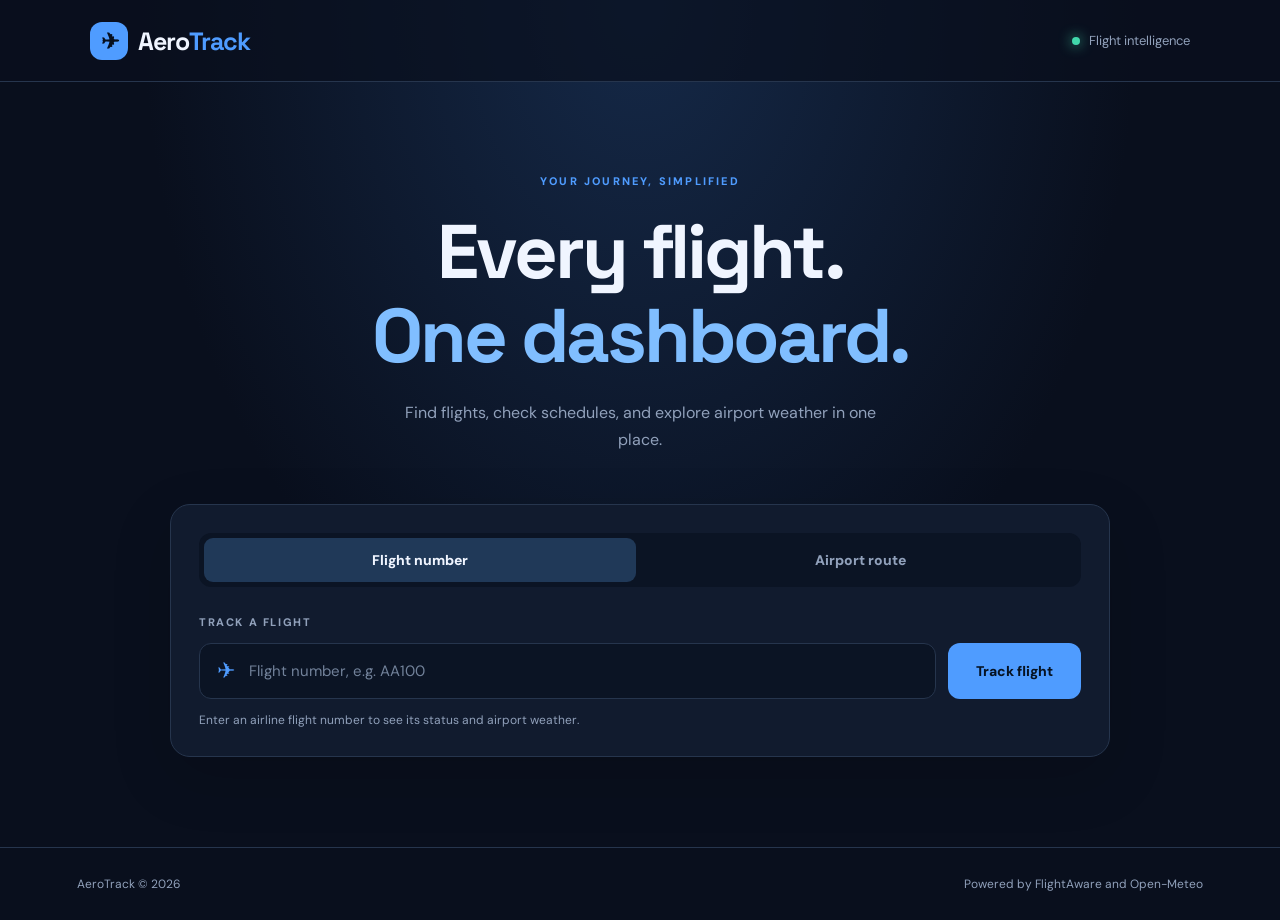
==== commit beb7c29f: "Add: departure and arrival weather forecasts" ====
--- a/index.html
+++ b/index.html
@@ -11,213 +11,151 @@
 </head>
 
 <body>
-
   <header class="navbar">
-    <a class="brand" href="./" aria-label="AeroTrack Home">
-      <span class="brand-icon">✈</span>
-      <span>Aero<span class="accent">Track</span></span>
-    </a>
-
-    <span class="nav-status">
-      <span class="status-dot"></span>
-      Live Flight Intelligence
-    </span>
+    <a class="brand" href="#" aria-label="AeroTrack home"><span class="brand-icon">✈</span><span>Aero<span
+          class="accent">Track</span></span></a>
+    <span class="nav-status"><span class="status-dot"></span>Flight intelligence</span>
   </header>
-
   <main class="container">
-
     <section class="hero">
       <div class="eyebrow">YOUR JOURNEY, SIMPLIFIED</div>
       <h1>Every flight.<br><span>One dashboard.</span></h1>
-      <p>
-        Track flights, discover routes, and check airport
-        weather in one beautiful place.
-      </p>
+      <p>Find flights, check schedules, and explore airport weather in one place.</p>
     </section>
-
-    <section class="search-panel" aria-label="Flight search">
-
-      <div class="search-tabs" role="group" aria-label="Search method">
-        <button id="flightTab" class="search-tab active" type="button" aria-pressed="true">
-          ✈ Flight Number
-        </button>
-        <button id="routeTab" class="search-tab" type="button" aria-pressed="false">
-          ◎ Airport Route
-        </button>
+    <section class="search-panel" aria-label="Search flights">
+      <div class="search-tabs" role="tablist" aria-label="Search method">
+        <button class="search-tab active" id="flightTab" type="button" role="tab" aria-selected="true"
+          aria-controls="flightSearch">Flight number</button>
+        <button class="search-tab" id="routeTab" type="button" role="tab" aria-selected="false"
+          aria-controls="routeSearch">Airport route</button>
       </div>
-
-      <form id="flightForm">
+      <form id="flightSearch" class="search-form" role="tabpanel" aria-labelledby="flightTab">
         <label for="flightInput">TRACK A FLIGHT</label>
         <div class="search-row">
-          <div class="input-wrapper">
-            <span>✈</span>
-            <input id="flightInput" type="text" placeholder="Enter flight number (e.g. AA100)" autocomplete="off"
-              maxlength="10" required>
+          <div class="input-wrapper"><span aria-hidden="true">✈</span><input id="flightInput"
+              placeholder="Flight number, e.g. AA100" maxlength="10" autocomplete="off" required></div>
+          <button class="action-btn" type="submit">Track flight</button>
+        </div>
+        <p class="search-hint">Enter an airline flight number to see its status and airport weather.</p>
+      </form>
+      <form id="routeSearch" class="search-form hidden" role="tabpanel" aria-labelledby="routeTab">
+        <div class="route-inputs">
+          <div><label for="originInput">DEPARTURE AIRPORT</label>
+            <div class="input-wrapper"><span aria-hidden="true">↗</span><input id="originInput" placeholder="JFK"
+                maxlength="4" autocomplete="off" required></div>
           </div>
-          <button class="primary-button" type="submit">
-            Track Flight →
-          </button>
+          <div><label for="destinationInput">ARRIVAL AIRPORT</label>
+            <div class="input-wrapper"><span aria-hidden="true">↘</span><input id="destinationInput" placeholder="LHR"
+                maxlength="4" autocomplete="off" required></div>
+          </div>
+          <button class="action-btn" type="submit">Find flights</button>
         </div>
-        <p class="search-hint">
-          Search using an airline flight number such as AA100 or DL200.
-        </p>
-      </form>
-
-      <form id="routeForm" class="hidden">
-        <div class="route-inputs">
-          <div>
-            <label for="originInput">DEPARTURE AIRPORT</label>
-            <div class="input-wrapper">
-              <span>↗</span>
-              <input id="originInput" type="text" placeholder="JFK" maxlength="4" autocomplete="off" required>
-            </div>
-          </div>
-
-          <div>
-            <label for="destinationInput">ARRIVAL AIRPORT</label>
-            <div class="input-wrapper">
-              <span>↘</span>
-              <input id="destinationInput" type="text" placeholder="LHR" maxlength="4" autocomplete="off" required>
-            </div>
-          </div>
-
-          <button class="primary-button" type="submit">
-            Find Flights →
-          </button>
-        </div>
-
-        <p class="search-hint">
-          Enter airport codes to discover flights between two airports.
-        </p>
+        <p class="search-hint">Search by three or four letter airport codes, such as JFK and LHR.</p>
       </form>
     </section>
-
     <div id="errorMessage" class="error hidden" role="alert"></div>
-
-    <div id="loading" class="loading hidden" role="status">
-      <div class="spinner"></div>
-      <span id="loadingText">Searching flight information...</span>
-    </div>
-
-    <section id="routeResults" class="results hidden">
+    <div id="loading" class="loading hidden" role="status"><span class="spinner"></span><span id="loadingText">Searching
+        flights...</span></div>
+    <section id="routeResults" class="results hidden" aria-label="Matching flights">
       <div class="section-header">
-        <div>
-          <span class="eyebrow">FLIGHT DISCOVERY</span>
-          <h2 id="routeTitle">Available flights</h2>
-          <p id="routeCount" class="section-subtitle"></p>
-        </div>
+        <div><span class="eyebrow">FLIGHT DISCOVERY</span>
+          <h2 id="routeResultsTitle">Matching flights</h2>
+        </div><span id="resultCount" class="count-badge"></span>
       </div>
-
       <div id="flightList" class="flight-list"></div>
     </section>
-
-    <section id="results" class="results hidden">
-
+    <section id="results" class="results hidden" aria-label="Flight details">
       <div class="section-header">
-        <div>
-          <span class="eyebrow">FLIGHT OVERVIEW</span>
+        <div><span class="eyebrow">FLIGHT OVERVIEW</span>
           <h2 id="flightNumber">Flight</h2>
         </div>
-        <span id="flightStatus" class="flight-badge">
-          Scheduled
-        </span>
+        <span id="flightStatus" class="flight-badge">Scheduled</span>
       </div>
-
       <div class="flight-card">
         <div class="route">
-
           <div class="airport">
             <div class="airport-label">DEPARTURE</div>
             <div class="airport-code" id="originCode">---</div>
             <div class="airport-name" id="originName">Origin</div>
-            <div class="flight-time" id="departureTime">--:--</div>
+            <div class="flight-time" id="departureTime">—</div>
           </div>
-
-          <div class="route-center">
-            <span class="plane-icon">✈</span>
-            <div class="route-line"></div>
-            <span class="route-caption">FLIGHT ROUTE</span>
+          <div class="route-center"><span class="plane-icon">✈</span>
+            <div class="route-line"></div><span class="route-caption">FLIGHT ROUTE</span>
           </div>
-
           <div class="airport airport-right">
             <div class="airport-label">ARRIVAL</div>
             <div class="airport-code" id="destinationCode">---</div>
-            <div class="airport-name" id="destinationName">
-              Destination
-            </div>
-            <div class="flight-time" id="arrivalTime">--:--</div>
+            <div class="airport-name" id="destinationName">Destination</div>
+            <div class="flight-time" id="arrivalTime">—</div>
           </div>
-
         </div>
       </div>
-
       <div class="details-grid">
-
         <div class="info-card">
           <div class="info-icon">◷</div>
-          <div class="info-label">Departure Delay</div>
+          <div class="info-label">Departure delay</div>
           <div class="info-value" id="departureDelay">—</div>
         </div>
-
         <div class="info-card">
           <div class="info-icon">◷</div>
-          <div class="info-label">Arrival Delay</div>
+          <div class="info-label">Arrival delay</div>
           <div class="info-value" id="arrivalDelay">—</div>
         </div>
-
         <div class="info-card">
           <div class="info-icon">✈</div>
           <div class="info-label">Aircraft</div>
-          <div class="info-value small-value" id="aircraft">
-            Not provided
-          </div>
+          <div class="info-value small-value" id="aircraft">Not provided</div>
         </div>
-
       </div>
-
-      <div class="weather-heading">
-        <span class="eyebrow">AIRPORT CONDITIONS</span>
+      <div class="weather-heading"><span class="eyebrow">AIRPORT CONDITIONS</span>
         <h2>Weather overview</h2>
-        <p class="section-subtitle">
-          Current conditions at departure and arrival airports.
-        </p>
       </div>
-
       <div class="weather-grid">
-
         <div class="weather-card">
-          <div class="weather-card-top">
-            <span>DEPARTURE AIRPORT</span>
-            <span class="weather-symbol" id="originWeatherIcon">☀</span>
-          </div>
+          <div class="weather-card-top"><span>DEPARTURE AIRPORT</span><span class="weather-symbol"
+              id="originWeatherIcon">☀</span></div>
           <h3 id="originWeatherCode">---</h3>
-          <div class="temperature" id="originTemp">--°</div>
+          <div class="temperature" id="originTemp">—</div>
           <p id="originCondition">Weather unavailable</p>
           <div class="weather-extra" id="originWind"></div>
         </div>
-
         <div class="weather-card">
-          <div class="weather-card-top">
-            <span>ARRIVAL AIRPORT</span>
-            <span class="weather-symbol" id="destinationWeatherIcon">☁</span>
-          </div>
+          <div class="weather-card-top"><span>ARRIVAL AIRPORT</span><span class="weather-symbol"
+              id="destinationWeatherIcon">☁</span></div>
           <h3 id="destinationWeatherCode">---</h3>
-          <div class="temperature" id="destinationTemp">--°</div>
+          <div class="temperature" id="destinationTemp">—</div>
           <p id="destinationCondition">Weather unavailable</p>
           <div class="weather-extra" id="destinationWind"></div>
         </div>
-
       </div>
-
+      <div class="weather-heading"><span class="eyebrow">FLIGHT TIME FORECAST</span>
+        <h2>Weather at flight time</h2>
+        <p class="forecast-note">Hourly predictions for the departure and arrival times. Times shown in your device
+          timezone.</p>
+      </div>
+      <div class="weather-grid">
+        <div class="weather-card">
+          <div class="weather-card-top"><span>DEPARTURE FORECAST</span><span class="weather-symbol"
+              id="originForecastIcon">🌤</span></div>
+          <h3 id="originForecastCode">---</h3>
+          <div class="forecast-time" id="originForecastTime">—</div>
+          <div class="temperature" id="originForecastTemp">—</div>
+          <p id="originForecastCondition">Forecast unavailable</p>
+          <div class="weather-extra" id="originForecastDetails">—</div>
+        </div>
+        <div class="weather-card">
+          <div class="weather-card-top"><span>ARRIVAL FORECAST</span><span class="weather-symbol"
+              id="destinationForecastIcon">🌤</span></div>
+          <h3 id="destinationForecastCode">---</h3>
+          <div class="forecast-time" id="destinationForecastTime">—</div>
+          <div class="temperature" id="destinationForecastTemp">—</div>
+          <p id="destinationForecastCondition">Forecast unavailable</p>
+          <div class="weather-extra" id="destinationForecastDetails">—</div>
+        </div>
+      </div>
     </section>
-
   </main>
-
-  <footer>
-    <span>AeroTrack © 2026</span>
-    <span>Powered by FlightAware and Open-Meteo</span>
-  </footer>
-
+  <footer><span>AeroTrack © 2026</span><span>Powered by FlightAware and Open-Meteo</span></footer>
 </body>
 
 </html>
--- a/style.css
+++ b/style.css
@@ -22,35 +22,15 @@
 
 body {
     margin: 0;
-    min-height: 100vh;
-    background: var(--bg);
-    background-image: radial-gradient(ellipse at 50% 0%,
-            #152948 0%,
-            transparent 55%);
-    background-repeat: no-repeat;
+    background: radial-gradient(ellipse at 50% 0%, #152948 0%, transparent 55%) no-repeat var(--bg);
     color: var(--text);
     font-family: 'DM Sans', sans-serif;
+    min-height: 100vh;
 }
 
 .hidden {
     display: none !important;
 }
-
-button,
-input {
-    font: inherit;
-}
-
-button {
-    cursor: pointer;
-}
-
-button:disabled {
-    opacity: 0.5;
-    cursor: wait;
-}
-
-/* Navigation */
 
 .navbar {
     height: 82px;
@@ -59,29 +39,29 @@
     align-items: center;
     justify-content: space-between;
     border-bottom: 1px solid var(--border);
-    background: rgba(9, 15, 29, 0.7);
+    background: rgba(9, 15, 29, .7);
 }
 
 .brand {
+    font-family: 'Space Grotesk', sans-serif;
+    font-size: 25px;
+    font-weight: 700;
+    letter-spacing: -1px;
     display: flex;
     align-items: center;
     gap: 10px;
     color: var(--text);
     text-decoration: none;
-    font-family: 'Space Grotesk', sans-serif;
-    font-size: 25px;
-    font-weight: 700;
-    letter-spacing: -1px;
 }
 
 .brand-icon {
+    background: var(--primary);
+    color: #07101f;
     width: 38px;
     height: 38px;
+    border-radius: 12px;
     display: grid;
     place-items: center;
-    border-radius: 12px;
-    background: var(--primary);
-    color: #07101f;
     font-size: 22px;
 }
 
@@ -90,22 +70,20 @@
 }
 
 .nav-status {
+    color: var(--muted);
+    font-size: 13px;
     display: flex;
     align-items: center;
     gap: 9px;
-    color: var(--muted);
-    font-size: 13px;
 }
 
 .status-dot {
+    height: 8px;
     width: 8px;
-    height: 8px;
+    background: var(--green);
     border-radius: 50%;
-    background: var(--green);
     box-shadow: 0 0 13px var(--green);
 }
-
-/* Layout */
 
 .container {
     width: 90%;
@@ -127,11 +105,11 @@
 }
 
 .hero h1 {
-    margin: 22px 0;
     font-family: 'Space Grotesk', sans-serif;
     font-size: clamp(44px, 7vw, 76px);
     line-height: 1.1;
     letter-spacing: -3px;
+    margin: 22px 0;
 }
 
 .hero h1 span {
@@ -139,67 +117,68 @@
 }
 
 .hero p {
+    color: var(--muted);
+    line-height: 1.7;
+    font-size: 16px;
     max-width: 480px;
     margin: 0 auto;
-    color: var(--muted);
-    font-size: 16px;
-    line-height: 1.7;
-}
-
-/* Search panel */
+}
 
 .search-panel {
     padding: 28px;
     background: var(--surface);
     border: 1px solid var(--border);
     border-radius: 20px;
-    box-shadow: 0 20px 60px rgba(0, 0, 0, 0.15);
+    box-shadow: 0 20px 60px rgba(0, 0, 0, .15);
 }
 
 .search-tabs {
     display: flex;
     gap: 8px;
-    margin-bottom: 28px;
     padding: 5px;
     background: #0b1424;
-    border: 1px solid var(--border);
-    border-radius: 13px;
+    border-radius: 12px;
+    margin-bottom: 28px;
 }
 
 .search-tab {
     flex: 1;
-    padding: 14px;
-    border: none;
+    padding: 13px 16px;
+    background: transparent;
+    color: var(--muted);
     border-radius: 9px;
-    background: transparent;
-    color: var(--muted);
-    font-size: 13px;
-    font-weight: 700;
-    transition: 0.2s;
+}
+
+.search-tab.active {
+    background: #203958;
+    color: var(--text);
 }
 
 .search-tab:hover {
+    background: #1b304a;
     color: var(--text);
-    background: var(--surface-hover);
-}
-
-.search-tab.active {
-    background: var(--primary);
-    color: #061323;
+    transform: none;
 }
 
 .search-panel label {
     display: block;
-    margin-bottom: 14px;
-    color: var(--muted);
     font-size: 11px;
     font-weight: 800;
+    color: var(--muted);
     letter-spacing: 1.6px;
+    margin-bottom: 14px;
 }
 
 .search-row {
     display: flex;
     gap: 12px;
+}
+
+.route-inputs {
+    display: grid;
+    grid-template-columns: 1fr 1fr auto;
+    gap: 12px;
+    align-items: end;
 }
 
 .input-wrapper {
@@ -207,12 +186,12 @@
     display: flex;
     align-items: center;
     gap: 14px;
-    min-width: 0;
-    padding: 0 17px;
     background: #0b1424;
     border: 1px solid var(--border);
     border-radius: 12px;
-    transition: border 0.2s;
+    padding: 0 17px;
+    transition: border .2s;
+    min-width: 0;
 }
 
 .input-wrapper:focus-within {
@@ -226,58 +205,56 @@
 
 input {
     width: 100%;
-    min-width: 0;
     padding: 17px 0;
     border: none;
     outline: none;
     background: transparent;
     color: white;
+    font: inherit;
     font-size: 15px;
+    min-width: 0;
+    text-transform: uppercase;
 }
 
 input::placeholder {
     color: #72829a;
-}
-
-.primary-button {
-    padding: 16px 28px;
+    text-transform: none;
+}
+
+button {
+    background: var(--primary);
+    color: #061323;
     border: none;
     border-radius: 12px;
-    background: var(--primary);
-    color: #061323;
+    padding: 0 28px;
+    font-family: inherit;
+    font-weight: 800;
     font-size: 14px;
-    font-weight: 800;
+    cursor: pointer;
+    transition: .2s;
     white-space: nowrap;
-    transition: 0.2s;
-}
-
-.primary-button:hover {
+}
+
+button:hover {
     background: #82bdff;
     transform: translateY(-2px);
 }
 
+button:disabled {
+    opacity: .5;
+    cursor: wait;
+    transform: none;
+}
+
 .search-hint {
+    color: var(--muted);
+    font-size: 12px;
     margin: 13px 0 0;
-    color: var(--muted);
-    font-size: 12px;
-}
-
-.route-inputs {
-    display: grid;
-    grid-template-columns: 1fr 1fr auto;
-    gap: 12px;
-    align-items: end;
-}
-
-.route-inputs>div {
-    min-width: 0;
-}
-
-/* Results */
+}
 
 .results {
     margin-top: 58px;
-    animation: appear 0.4s ease;
+    animation: appear .4s ease;
 }
 
 @keyframes appear {
@@ -296,61 +273,52 @@
     display: flex;
     align-items: center;
     justify-content: space-between;
-    gap: 16px;
+    gap: 12px;
     margin-bottom: 20px;
 }
 
 h2 {
-    margin: 8px 0 0;
     font-family: 'Space Grotesk', sans-serif;
     font-size: 28px;
     letter-spacing: -1px;
-}
-
-.section-subtitle {
-    margin: 10px 0 0;
-    color: var(--muted);
-    font-size: 13px;
-    line-height: 1.6;
-}
-
-.flight-badge {
-    display: inline-block;
+    margin: 8px 0 0;
+}
+
+.flight-badge,
+.count-badge {
+    color: #60dfb6;
+    background: rgba(65, 215, 171, .1);
+    border: 1px solid rgba(65, 215, 171, .25);
     padding: 9px 17px;
-    border: 1px solid rgba(65, 215, 171, 0.25);
+    font-weight: 700;
+    font-size: 12px;
     border-radius: 100px;
-    background: rgba(65, 215, 171, 0.1);
-    color: #60dfb6;
-    font-size: 12px;
-    font-weight: 700;
     white-space: nowrap;
 }
 
 .flight-badge.delayed {
     color: #ffc56f;
-    background: rgba(255, 197, 111, 0.1);
-    border-color: rgba(255, 197, 111, 0.25);
+    background: rgba(255, 197, 111, .1);
+    border-color: rgba(255, 197, 111, .25);
 }
 
 .flight-badge.cancelled {
     color: #ff8f98;
-    background: rgba(255, 100, 120, 0.1);
-    border-color: rgba(255, 100, 120, 0.25);
+    background: rgba(255, 100, 120, .1);
+    border-color: rgba(255, 100, 120, .25);
 }
 
 .flight-badge.airborne {
     color: #85bfff;
-    background: rgba(79, 156, 255, 0.1);
-    border-color: rgba(79, 156, 255, 0.25);
-}
-
-/* Main flight card */
+    background: rgba(79, 156, 255, .1);
+    border-color: rgba(79, 156, 255, .25);
+}
 
 .flight-card {
-    padding: 45px 44px;
     background: linear-gradient(135deg, #172943, #101b2d);
     border: 1px solid #304561;
     border-radius: 22px;
+    padding: 45px 44px;
 }
 
 .route {
@@ -377,11 +345,11 @@
 }
 
 .airport-code {
+    font-family: 'Space Grotesk', sans-serif;
+    font-size: clamp(38px, 7vw, 64px);
+    font-weight: 700;
+    letter-spacing: -2px;
     margin: 12px 0 5px;
-    font-family: 'Space Grotesk', sans-serif;
-    font-size: clamp(38px, 7vw, 64px);
-    font-weight: 700;
-    letter-spacing: -2px;
 }
 
 .airport-name {
@@ -398,9 +366,9 @@
 
 .route-center {
     flex: 1;
-    min-width: 60px;
     text-align: center;
     color: var(--primary);
+    min-width: 60px;
 }
 
 .plane-icon {
@@ -410,10 +378,7 @@
 .route-line {
     height: 1px;
     margin: 15px 0;
-    background: linear-gradient(90deg,
-            transparent,
-            var(--primary),
-            transparent);
+    background: linear-gradient(90deg, transparent, var(--primary), transparent);
 }
 
 .route-caption {
@@ -421,8 +386,6 @@
     font-size: 9px;
     letter-spacing: 1px;
 }
-
-/* Information cards */
 
 .details-grid {
     display: grid;
@@ -432,11 +395,11 @@
 }
 
 .info-card {
-    padding: 25px;
     background: var(--surface);
     border: 1px solid var(--border);
+    padding: 25px;
     border-radius: 17px;
-    transition: 0.2s;
+    transition: .2s;
 }
 
 .info-card:hover,
@@ -446,9 +409,9 @@
 }
 
 .info-icon {
+    font-size: 23px;
+    color: var(--primary);
     margin-bottom: 18px;
-    color: var(--primary);
-    font-size: 23px;
 }
 
 .info-label {
@@ -459,15 +422,13 @@
 .info-value {
     margin-top: 7px;
     font-family: 'Space Grotesk', sans-serif;
+    font-weight: 700;
     font-size: 23px;
-    font-weight: 700;
 }
 
 .small-value {
     font-size: 19px;
 }
-
-/* Weather */
 
 .weather-heading {
     margin: 54px 0 23px;
@@ -480,21 +441,21 @@
 }
 
 .weather-card {
-    padding: 29px;
     background: var(--surface);
     border: 1px solid var(--border);
     border-radius: 20px;
-    transition: 0.2s;
+    padding: 29px;
+    transition: .2s;
 }
 
 .weather-card-top {
     display: flex;
-    align-items: center;
     justify-content: space-between;
+    align-items: center;
     color: var(--muted);
     font-size: 11px;
-    font-weight: 700;
     letter-spacing: 1px;
+    font-weight: 700;
 }
 
 .weather-symbol {
@@ -503,9 +464,9 @@
 }
 
 .weather-card h3 {
+    font-family: 'Space Grotesk', sans-serif;
+    font-size: 25px;
     margin: 25px 0 10px;
-    font-family: 'Space Grotesk', sans-serif;
-    font-size: 25px;
 }
 
 .temperature {
@@ -520,121 +481,65 @@
 }
 
 .weather-extra {
+    font-size: 12px;
+    color: var(--primary-light);
     margin-top: 18px;
-    color: var(--primary-light);
-    font-size: 12px;
     line-height: 1.8;
 }
-
-/* Airport search result cards */
 
 .flight-list {
     display: grid;
     gap: 14px;
 }
 
-.route-result-card {
-    padding: 24px;
+.list-card {
+    display: flex;
+    justify-content: space-between;
+    align-items: center;
+    gap: 20px;
     background: var(--surface);
     border: 1px solid var(--border);
     border-radius: 18px;
-    transition: 0.2s;
-}
-
-.route-result-card:hover {
+    padding: 22px 25px;
+}
+
+.list-card:hover {
+    border-color: #405b7d;
     background: var(--surface-hover);
-    border-color: #405b7d;
-}
-
-.result-top {
-    display: flex;
-    align-items: center;
-    justify-content: space-between;
-    gap: 12px;
-    margin-bottom: 20px;
-}
-
-.result-number {
-    font-family: 'Space Grotesk', sans-serif;
-    font-size: 24px;
-    font-weight: 700;
-}
-
-.result-route {
-    display: flex;
-    align-items: center;
-    justify-content: space-between;
-    gap: 14px;
-}
-
-.result-airport {
-    flex: 1;
-    min-width: 0;
-}
-
-.result-airport.right {
-    text-align: right;
-}
-
-.result-code {
-    font-family: 'Space Grotesk', sans-serif;
-    font-size: 29px;
-    font-weight: 700;
-}
-
-.result-time {
-    margin-top: 6px;
-    color: var(--muted);
+}
+
+.list-flight {
+    font-family: 'Space Grotesk', sans-serif;
+    font-size: 22px;
+    font-weight: 700;
+}
+
+.list-route {
+    font-size: 14px;
+    color: var(--primary-light);
+    font-weight: 700;
+    margin: 8px 0;
+}
+
+.list-meta {
     font-size: 12px;
-    line-height: 1.5;
-}
-
-.result-plane {
-    color: var(--primary);
-    font-size: 25px;
-}
-
-.result-bottom {
-    display: flex;
-    align-items: center;
-    justify-content: space-between;
-    gap: 12px;
-    margin-top: 23px;
-    padding-top: 18px;
-    border-top: 1px solid var(--border);
-}
-
-.result-delay {
-    color: var(--muted);
-    font-size: 12px;
-}
-
-.details-button {
-    padding: 11px 17px;
-    background: rgba(79, 156, 255, 0.12);
-    color: var(--primary-light);
-    border: 1px solid rgba(79, 156, 255, 0.3);
-    border-radius: 10px;
-    font-size: 12px;
-    font-weight: 800;
-    transition: 0.2s;
-}
-
-.details-button:hover {
-    background: var(--primary);
-    color: #061323;
-}
-
-.empty-results {
-    padding: 35px;
+    color: var(--muted);
+    line-height: 1.8;
+}
+
+.list-action {
+    padding: 13px 18px;
+    flex-shrink: 0;
+}
+
+.empty-state {
+    padding: 36px;
+    background: var(--surface);
     border: 1px solid var(--border);
-    border-radius: 17px;
-    background: var(--surface);
-    color: var(--muted);
+    border-radius: 16px;
     text-align: center;
-}
-
-/* Loading and errors */
+    color: var(--muted);
+}
 
 .error {
     margin-top: 20px;
@@ -656,12 +561,12 @@
 }
 
 .spinner {
+    height: 22px;
     width: 22px;
-    height: 22px;
     border: 3px solid #263e59;
     border-top-color: var(--primary);
     border-radius: 50%;
-    animation: spin 0.7s linear infinite;
+    animation: spin .7s linear infinite;
 }
 
 @keyframes spin {
@@ -670,19 +575,27 @@
     }
 }
 
-/* Footer */
-
 footer {
+    padding: 28px 6%;
+    border-top: 1px solid var(--border);
+    color: var(--muted);
     display: flex;
     justify-content: space-between;
     gap: 18px;
-    padding: 28px 6%;
-    border-top: 1px solid var(--border);
-    color: var(--muted);
     font-size: 12px;
 }
 
-/* Mobile layout */
+.forecast-note {
+    color: var(--muted);
+    font-size: 13px;
+    line-height: 1.6;
+}
+
+.forecast-time {
+    color: var(--primary-light);
+    font-size: 13px;
+    margin: 12px 0;
+}
 
 @media (max-width: 650px) {
     .navbar {
@@ -713,8 +626,7 @@
         grid-template-columns: 1fr;
     }
 
-    .primary-button {
-        width: 100%;
+    .action-btn {
         padding: 17px;
     }
 
@@ -734,21 +646,18 @@
         display: none;
     }
 
-    .details-grid {
-        grid-template-columns: 1fr;
-    }
-
+    .details-grid,
     .weather-grid {
         grid-template-columns: 1fr;
     }
 
-    .result-code {
-        font-size: 24px;
-    }
-
-    .result-top,
-    .result-bottom {
-        flex-wrap: wrap;
+    .list-card {
+        align-items: flex-start;
+        flex-direction: column;
+    }
+
+    .list-action {
+        width: 100%;
     }
 
     footer {
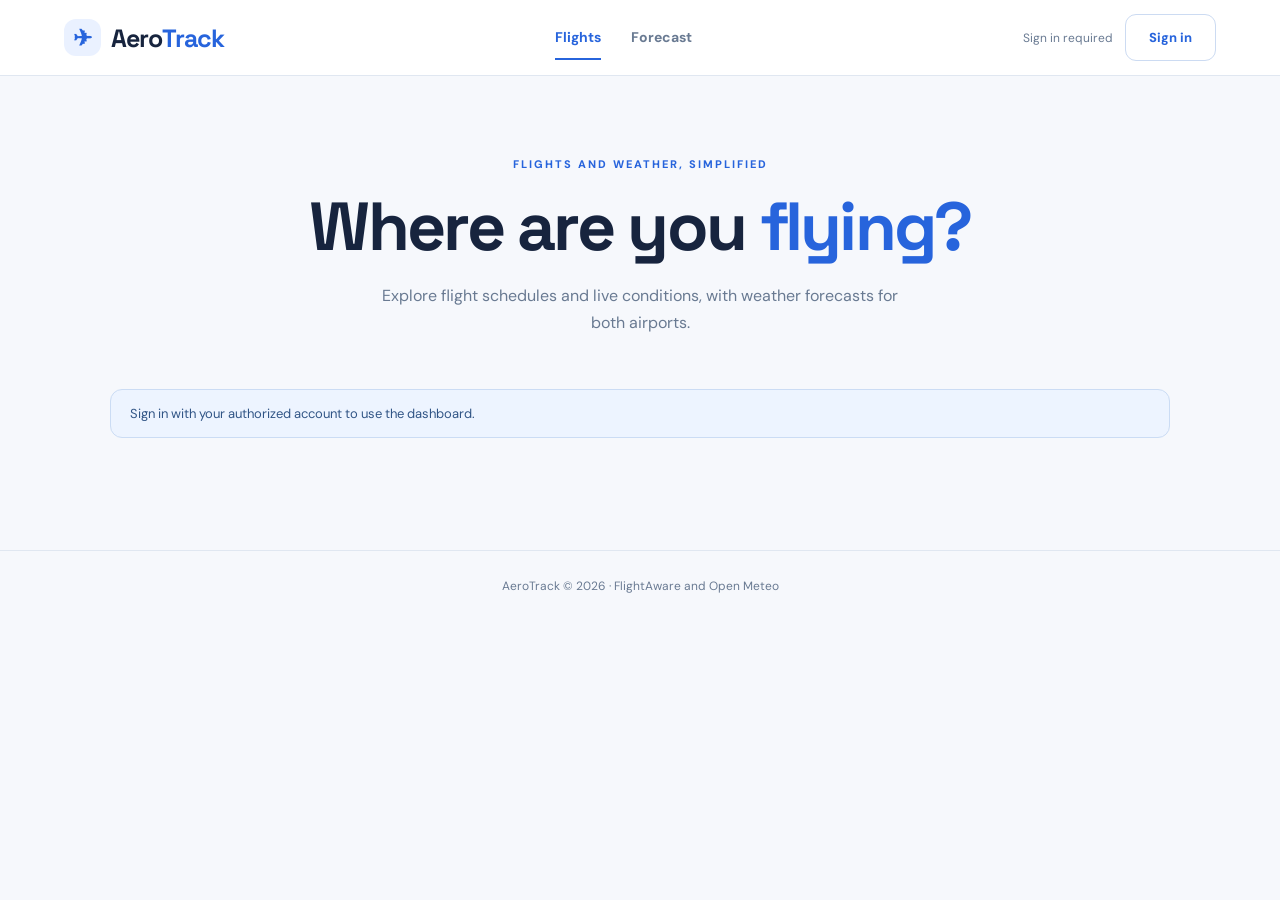
==== commit 1dd60c19: "Add: Redesign AeroTrack UI and add flight search, weather forecasts, and Cognito authentication" ====
--- a/index.html
+++ b/index.html
@@ -1,161 +1,250 @@
-<!DOCTYPE html>
+<!doctype html>
 <html lang="en">
-
-<head>
-  <meta charset="UTF-8">
-  <meta name="viewport" content="width=device-width, initial-scale=1">
-  <meta name="theme-color" content="#090f1d">
-  <title>AeroTrack | Flight & Weather Tracker</title>
-  <link rel="stylesheet" href="style.css">
-  <script src="script.js" defer></script>
-</head>
-
-<body>
-  <header class="navbar">
-    <a class="brand" href="#" aria-label="AeroTrack home"><span class="brand-icon">✈</span><span>Aero<span
-          class="accent">Track</span></span></a>
-    <span class="nav-status"><span class="status-dot"></span>Flight intelligence</span>
-  </header>
-  <main class="container">
-    <section class="hero">
-      <div class="eyebrow">YOUR JOURNEY, SIMPLIFIED</div>
-      <h1>Every flight.<br><span>One dashboard.</span></h1>
-      <p>Find flights, check schedules, and explore airport weather in one place.</p>
-    </section>
-    <section class="search-panel" aria-label="Search flights">
-      <div class="search-tabs" role="tablist" aria-label="Search method">
-        <button class="search-tab active" id="flightTab" type="button" role="tab" aria-selected="true"
-          aria-controls="flightSearch">Flight number</button>
-        <button class="search-tab" id="routeTab" type="button" role="tab" aria-selected="false"
-          aria-controls="routeSearch">Airport route</button>
+  <head>
+    <meta charset="utf-8" />
+    <meta name="viewport" content="width=device-width,initial-scale=1" />
+    <meta name="theme-color" content="#f6f8fc" />
+    <title>AeroTrack | Flights</title>
+    <link rel="stylesheet" href="style.css" />
+    <script src="config.js" defer></script>
+    <script src="auth.js" defer></script>
+    <script src="script.js" defer></script>
+  </head>
+  <body>
+    <header class="navbar">
+      <a href="index.html" class="brand"
+        ><span class="brand_icon">✈</span> Aero<span class="brand_blue"
+          >Track</span
+        ></a
+      >
+      <nav class="nav_links">
+        <a href="index.html" aria-current="page">Flights</a
+        ><a href="forecast.html">Forecast</a>
+      </nav>
+      <div class="nav_right">
+        <span id="auth_status" class="subtle">Checking access…</span
+        ><button id="login_button" class="button_outline hidden" type="button">
+          Sign in</button
+        ><button id="logout_button" class="button_outline hidden" type="button">
+          Sign out
+        </button>
       </div>
-      <form id="flightSearch" class="search-form" role="tabpanel" aria-labelledby="flightTab">
-        <label for="flightInput">TRACK A FLIGHT</label>
-        <div class="search-row">
-          <div class="input-wrapper"><span aria-hidden="true">✈</span><input id="flightInput"
-              placeholder="Flight number, e.g. AA100" maxlength="10" autocomplete="off" required></div>
-          <button class="action-btn" type="submit">Track flight</button>
+    </header>
+    <main class="container">
+      <section class="hero">
+        <span class="eyebrow">FLIGHTS AND WEATHER, SIMPLIFIED</span>
+        <h1>Where are you <span>flying?</span></h1>
+        <p>
+          Explore flight schedules and live conditions, with weather forecasts
+          for both airports.
+        </p>
+      </section>
+      <div id="auth_notice" class="notice hidden" role="status"></div>
+      <div id="app_content" class="hidden">
+        <section class="panel search_panel">
+          <div class="search_tabs" role="tablist" aria-label="Search method">
+            <button
+              id="flight_tab"
+              class="tab active"
+              type="button"
+              aria-selected="true"
+            >
+              Flight number or ID</button
+            ><button
+              id="route_tab"
+              class="tab"
+              type="button"
+              aria-selected="false"
+            >
+              Airport route
+            </button>
+          </div>
+          <form id="flight_form" class="form_content">
+            <label for="flight_input">Flight identifier</label>
+            <div class="search_row">
+              <input
+                id="flight_input"
+                placeholder="e.g. AA100 or AAL100"
+                autocomplete="off"
+                required
+                maxlength="25"
+              /><button class="button_primary action_button" type="submit">
+                Find flight →
+              </button>
+            </div>
+            <p class="helper">
+              Use an airline flight number or an identifier supported by your
+              AeroAPI plan.
+            </p>
+          </form>
+          <form id="route_form" class="form_content hidden">
+            <div class="route_fields">
+              <div>
+                <label for="origin_input">From</label
+                ><input
+                  id="origin_input"
+                  placeholder="JFK"
+                  maxlength="4"
+                  required
+                />
+              </div>
+              <div>
+                <label for="destination_input">To</label
+                ><input
+                  id="destination_input"
+                  placeholder="LHR"
+                  maxlength="4"
+                  required
+                />
+              </div>
+              <button class="button_primary action_button" type="submit">
+                Search route →
+              </button>
+            </div>
+            <p class="helper">Use three or four letter airport codes.</p>
+          </form>
+        </section>
+        <div id="error_message" class="error hidden" role="alert"></div>
+        <div id="loading" class="loading hidden" role="status">
+          <span class="spinner"></span><span id="loading_text">Searching…</span>
         </div>
-        <p class="search-hint">Enter an airline flight number to see its status and airport weather.</p>
-      </form>
-      <form id="routeSearch" class="search-form hidden" role="tabpanel" aria-labelledby="routeTab">
-        <div class="route-inputs">
-          <div><label for="originInput">DEPARTURE AIRPORT</label>
-            <div class="input-wrapper"><span aria-hidden="true">↗</span><input id="originInput" placeholder="JFK"
-                maxlength="4" autocomplete="off" required></div>
-          </div>
-          <div><label for="destinationInput">ARRIVAL AIRPORT</label>
-            <div class="input-wrapper"><span aria-hidden="true">↘</span><input id="destinationInput" placeholder="LHR"
-                maxlength="4" autocomplete="off" required></div>
-          </div>
-          <button class="action-btn" type="submit">Find flights</button>
-        </div>
-        <p class="search-hint">Search by three or four letter airport codes, such as JFK and LHR.</p>
-      </form>
-    </section>
-    <div id="errorMessage" class="error hidden" role="alert"></div>
-    <div id="loading" class="loading hidden" role="status"><span class="spinner"></span><span id="loadingText">Searching
-        flights...</span></div>
-    <section id="routeResults" class="results hidden" aria-label="Matching flights">
-      <div class="section-header">
-        <div><span class="eyebrow">FLIGHT DISCOVERY</span>
-          <h2 id="routeResultsTitle">Matching flights</h2>
-        </div><span id="resultCount" class="count-badge"></span>
+        <section id="route_results" class="section hidden">
+          <div class="section_title">
+            <div>
+              <span class="eyebrow">ROUTE RESULTS</span>
+              <h2 id="route_results_title">Available flights</h2>
+            </div>
+            <span id="result_count" class="pill"></span>
+          </div>
+          <div class="filter_row">
+            <input
+              id="route_filter"
+              type="search"
+              placeholder="Filter by airline, flight number, status…"
+              aria-label="Filter route results"
+            /><label class="checkbox_label"
+              ><input id="hide_other_flights" type="checkbox" /> Show selected
+              flight only</label
+            >
+          </div>
+          <div id="flight_list" class="flight_list"></div>
+          <p id="route_filter_note" class="helper"></p>
+        </section>
+        <section id="results" class="section hidden">
+          <div class="section_title">
+            <div>
+              <span class="eyebrow">FLIGHT DETAILS</span>
+              <h2 id="flight_number">Flight</h2>
+            </div>
+            <span id="flight_status" class="flight_badge">Unknown</span>
+          </div>
+          <div class="panel route_card">
+            <div class="airport">
+              <span class="tiny">DEPARTURE</span
+              ><strong id="origin_code" class="airport_code">---</strong
+              ><span id="origin_name" class="airport_name">Origin</span
+              ><strong id="departure_time" class="flight_time">—</strong>
+            </div>
+            <div class="route_middle">
+              <span class="plane_icon">✈</span>
+              <div class="route_line"></div>
+              <small>FLIGHT ROUTE</small>
+            </div>
+            <div class="airport airport_right">
+              <span class="tiny">ARRIVAL</span
+              ><strong id="destination_code" class="airport_code">---</strong
+              ><span id="destination_name" class="airport_name"
+                >Destination</span
+              ><strong id="arrival_time" class="flight_time">—</strong>
+            </div>
+          </div>
+          <div class="detail_grid">
+            <div class="panel stat_card">
+              <span class="tiny">DEPARTURE DELAY</span
+              ><strong id="departure_delay">—</strong>
+            </div>
+            <div class="panel stat_card">
+              <span class="tiny">ARRIVAL DELAY</span
+              ><strong id="arrival_delay">—</strong>
+            </div>
+            <div class="panel stat_card">
+              <span class="tiny">AIRCRAFT</span><strong id="aircraft">—</strong>
+            </div>
+          </div>
+          <div class="section_title weather_title">
+            <div>
+              <span class="eyebrow">CURRENT CONDITIONS</span>
+              <h2>Airport weather</h2>
+            </div>
+            <a href="forecast.html" class="button_outline link_button"
+              >View 5 day forecast ↗</a
+            >
+          </div>
+          <div class="weather_grid">
+            <article class="panel weather_card">
+              <span class="tiny"
+                >DEPARTURE AIRPORT
+                <span id="origin_weather_icon" class="weather_icon"
+                  >☀</span
+                ></span
+              >
+              <h3 id="origin_weather_code">—</h3>
+              <strong class="temperature" id="origin_temp">—</strong>
+              <p id="origin_condition">Weather unavailable</p>
+              <small id="origin_wind">—</small>
+            </article>
+            <article class="panel weather_card">
+              <span class="tiny"
+                >ARRIVAL AIRPORT
+                <span id="destination_weather_icon" class="weather_icon"
+                  >☀</span
+                ></span
+              >
+              <h3 id="destination_weather_code">—</h3>
+              <strong class="temperature" id="destination_temp">—</strong>
+              <p id="destination_condition">Weather unavailable</p>
+              <small id="destination_wind">—</small>
+            </article>
+          </div>
+          <div class="section_title weather_title">
+            <div>
+              <span class="eyebrow">AT YOUR TRAVEL TIME</span>
+              <h2>Flight time forecast</h2>
+            </div>
+          </div>
+          <div class="weather_grid">
+            <article class="panel weather_card">
+              <span class="tiny"
+                >DEPARTURE FORECAST
+                <span id="origin_forecast_icon" class="weather_icon"
+                  >🌤</span
+                ></span
+              >
+              <h3 id="origin_forecast_code">—</h3>
+              <span id="origin_forecast_time" class="helper">—</span
+              ><strong class="temperature" id="origin_forecast_temp">—</strong>
+              <p id="origin_forecast_condition">—</p>
+              <small id="origin_forecast_details">—</small>
+            </article>
+            <article class="panel weather_card">
+              <span class="tiny"
+                >ARRIVAL FORECAST
+                <span id="destination_forecast_icon" class="weather_icon"
+                  >🌤</span
+                ></span
+              >
+              <h3 id="destination_forecast_code">—</h3>
+              <span id="destination_forecast_time" class="helper">—</span
+              ><strong class="temperature" id="destination_forecast_temp"
+                >—</strong
+              >
+              <p id="destination_forecast_condition">—</p>
+              <small id="destination_forecast_details">—</small>
+            </article>
+          </div>
+        </section>
       </div>
-      <div id="flightList" class="flight-list"></div>
-    </section>
-    <section id="results" class="results hidden" aria-label="Flight details">
-      <div class="section-header">
-        <div><span class="eyebrow">FLIGHT OVERVIEW</span>
-          <h2 id="flightNumber">Flight</h2>
-        </div>
-        <span id="flightStatus" class="flight-badge">Scheduled</span>
-      </div>
-      <div class="flight-card">
-        <div class="route">
-          <div class="airport">
-            <div class="airport-label">DEPARTURE</div>
-            <div class="airport-code" id="originCode">---</div>
-            <div class="airport-name" id="originName">Origin</div>
-            <div class="flight-time" id="departureTime">—</div>
-          </div>
-          <div class="route-center"><span class="plane-icon">✈</span>
-            <div class="route-line"></div><span class="route-caption">FLIGHT ROUTE</span>
-          </div>
-          <div class="airport airport-right">
-            <div class="airport-label">ARRIVAL</div>
-            <div class="airport-code" id="destinationCode">---</div>
-            <div class="airport-name" id="destinationName">Destination</div>
-            <div class="flight-time" id="arrivalTime">—</div>
-          </div>
-        </div>
-      </div>
-      <div class="details-grid">
-        <div class="info-card">
-          <div class="info-icon">◷</div>
-          <div class="info-label">Departure delay</div>
-          <div class="info-value" id="departureDelay">—</div>
-        </div>
-        <div class="info-card">
-          <div class="info-icon">◷</div>
-          <div class="info-label">Arrival delay</div>
-          <div class="info-value" id="arrivalDelay">—</div>
-        </div>
-        <div class="info-card">
-          <div class="info-icon">✈</div>
-          <div class="info-label">Aircraft</div>
-          <div class="info-value small-value" id="aircraft">Not provided</div>
-        </div>
-      </div>
-      <div class="weather-heading"><span class="eyebrow">AIRPORT CONDITIONS</span>
-        <h2>Weather overview</h2>
-      </div>
-      <div class="weather-grid">
-        <div class="weather-card">
-          <div class="weather-card-top"><span>DEPARTURE AIRPORT</span><span class="weather-symbol"
-              id="originWeatherIcon">☀</span></div>
-          <h3 id="originWeatherCode">---</h3>
-          <div class="temperature" id="originTemp">—</div>
-          <p id="originCondition">Weather unavailable</p>
-          <div class="weather-extra" id="originWind"></div>
-        </div>
-        <div class="weather-card">
-          <div class="weather-card-top"><span>ARRIVAL AIRPORT</span><span class="weather-symbol"
-              id="destinationWeatherIcon">☁</span></div>
-          <h3 id="destinationWeatherCode">---</h3>
-          <div class="temperature" id="destinationTemp">—</div>
-          <p id="destinationCondition">Weather unavailable</p>
-          <div class="weather-extra" id="destinationWind"></div>
-        </div>
-      </div>
-      <div class="weather-heading"><span class="eyebrow">FLIGHT TIME FORECAST</span>
-        <h2>Weather at flight time</h2>
-        <p class="forecast-note">Hourly predictions for the departure and arrival times. Times shown in your device
-          timezone.</p>
-      </div>
-      <div class="weather-grid">
-        <div class="weather-card">
-          <div class="weather-card-top"><span>DEPARTURE FORECAST</span><span class="weather-symbol"
-              id="originForecastIcon">🌤</span></div>
-          <h3 id="originForecastCode">---</h3>
-          <div class="forecast-time" id="originForecastTime">—</div>
-          <div class="temperature" id="originForecastTemp">—</div>
-          <p id="originForecastCondition">Forecast unavailable</p>
-          <div class="weather-extra" id="originForecastDetails">—</div>
-        </div>
-        <div class="weather-card">
-          <div class="weather-card-top"><span>ARRIVAL FORECAST</span><span class="weather-symbol"
-              id="destinationForecastIcon">🌤</span></div>
-          <h3 id="destinationForecastCode">---</h3>
-          <div class="forecast-time" id="destinationForecastTime">—</div>
-          <div class="temperature" id="destinationForecastTemp">—</div>
-          <p id="destinationForecastCondition">Forecast unavailable</p>
-          <div class="weather-extra" id="destinationForecastDetails">—</div>
-        </div>
-      </div>
-    </section>
-  </main>
-  <footer><span>AeroTrack © 2026</span><span>Powered by FlightAware and Open-Meteo</span></footer>
-</body>
-
-</html>+    </main>
+    <footer>AeroTrack © 2026 · FlightAware and Open Meteo</footer>
+  </body>
+</html>
--- a/style.css
+++ b/style.css
@@ -1,667 +1,5 @@
 @import url('https://fonts.googleapis.com/css2?family=DM+Sans:wght@400;500;600;700;800&family=Space+Grotesk:wght@400;500;600;700&display=swap');
-
-:root {
-    --bg: #090f1d;
-    --surface: #111b2e;
-    --surface-hover: #17243a;
-    --border: #26354d;
-    --text: #f0f5ff;
-    --muted: #91a1bb;
-    --primary: #4f9cff;
-    --primary-light: #80beff;
-    --green: #41d7ab;
-}
-
-* {
-    box-sizing: border-box;
-}
-
-html {
-    scroll-behavior: smooth;
-}
-
-body {
-    margin: 0;
-    background: radial-gradient(ellipse at 50% 0%, #152948 0%, transparent 55%) no-repeat var(--bg);
-    color: var(--text);
-    font-family: 'DM Sans', sans-serif;
-    min-height: 100vh;
-}
-
-.hidden {
-    display: none !important;
-}
-
-.navbar {
-    height: 82px;
-    padding: 0 max(6%, calc((100% - 1100px) / 2));
-    display: flex;
-    align-items: center;
-    justify-content: space-between;
-    border-bottom: 1px solid var(--border);
-    background: rgba(9, 15, 29, .7);
-}
-
-.brand {
-    font-family: 'Space Grotesk', sans-serif;
-    font-size: 25px;
-    font-weight: 700;
-    letter-spacing: -1px;
-    display: flex;
-    align-items: center;
-    gap: 10px;
-    color: var(--text);
-    text-decoration: none;
-}
-
-.brand-icon {
-    background: var(--primary);
-    color: #07101f;
-    width: 38px;
-    height: 38px;
-    border-radius: 12px;
-    display: grid;
-    place-items: center;
-    font-size: 22px;
-}
-
-.accent {
-    color: var(--primary);
-}
-
-.nav-status {
-    color: var(--muted);
-    font-size: 13px;
-    display: flex;
-    align-items: center;
-    gap: 9px;
-}
-
-.status-dot {
-    height: 8px;
-    width: 8px;
-    background: var(--green);
-    border-radius: 50%;
-    box-shadow: 0 0 13px var(--green);
-}
-
-.container {
-    width: 90%;
-    max-width: 940px;
-    margin: auto;
-    padding-bottom: 90px;
-}
-
-.hero {
-    text-align: center;
-    padding: 92px 0 50px;
-}
-
-.eyebrow {
-    color: var(--primary);
-    font-size: 11px;
-    font-weight: 800;
-    letter-spacing: 2.2px;
-}
-
-.hero h1 {
-    font-family: 'Space Grotesk', sans-serif;
-    font-size: clamp(44px, 7vw, 76px);
-    line-height: 1.1;
-    letter-spacing: -3px;
-    margin: 22px 0;
-}
-
-.hero h1 span {
-    color: var(--primary-light);
-}
-
-.hero p {
-    color: var(--muted);
-    line-height: 1.7;
-    font-size: 16px;
-    max-width: 480px;
-    margin: 0 auto;
-}
-
-.search-panel {
-    padding: 28px;
-    background: var(--surface);
-    border: 1px solid var(--border);
-    border-radius: 20px;
-    box-shadow: 0 20px 60px rgba(0, 0, 0, .15);
-}
-
-.search-tabs {
-    display: flex;
-    gap: 8px;
-    padding: 5px;
-    background: #0b1424;
-    border-radius: 12px;
-    margin-bottom: 28px;
-}
-
-.search-tab {
-    flex: 1;
-    padding: 13px 16px;
-    background: transparent;
-    color: var(--muted);
-    border-radius: 9px;
-}
-
-.search-tab.active {
-    background: #203958;
-    color: var(--text);
-}
-
-.search-tab:hover {
-    background: #1b304a;
-    color: var(--text);
-    transform: none;
-}
-
-.search-panel label {
-    display: block;
-    font-size: 11px;
-    font-weight: 800;
-    color: var(--muted);
-    letter-spacing: 1.6px;
-    margin-bottom: 14px;
-}
-
-.search-row {
-    display: flex;
-    gap: 12px;
-}
-
-.route-inputs {
-    display: grid;
-    grid-template-columns: 1fr 1fr auto;
-    gap: 12px;
-    align-items: end;
-}
-
-.input-wrapper {
-    flex: 1;
-    display: flex;
-    align-items: center;
-    gap: 14px;
-    background: #0b1424;
-    border: 1px solid var(--border);
-    border-radius: 12px;
-    padding: 0 17px;
-    transition: border .2s;
-    min-width: 0;
-}
-
-.input-wrapper:focus-within {
-    border-color: var(--primary);
-}
-
-.input-wrapper span {
-    color: var(--primary);
-    font-size: 22px;
-}
-
-input {
-    width: 100%;
-    padding: 17px 0;
-    border: none;
-    outline: none;
-    background: transparent;
-    color: white;
-    font: inherit;
-    font-size: 15px;
-    min-width: 0;
-    text-transform: uppercase;
-}
-
-input::placeholder {
-    color: #72829a;
-    text-transform: none;
-}
-
-button {
-    background: var(--primary);
-    color: #061323;
-    border: none;
-    border-radius: 12px;
-    padding: 0 28px;
-    font-family: inherit;
-    font-weight: 800;
-    font-size: 14px;
-    cursor: pointer;
-    transition: .2s;
-    white-space: nowrap;
-}
-
-button:hover {
-    background: #82bdff;
-    transform: translateY(-2px);
-}
-
-button:disabled {
-    opacity: .5;
-    cursor: wait;
-    transform: none;
-}
-
-.search-hint {
-    color: var(--muted);
-    font-size: 12px;
-    margin: 13px 0 0;
-}
-
-.results {
-    margin-top: 58px;
-    animation: appear .4s ease;
-}
-
-@keyframes appear {
-    from {
-        opacity: 0;
-        transform: translateY(15px);
-    }
-
-    to {
-        opacity: 1;
-        transform: translateY(0);
-    }
-}
-
-.section-header {
-    display: flex;
-    align-items: center;
-    justify-content: space-between;
-    gap: 12px;
-    margin-bottom: 20px;
-}
-
-h2 {
-    font-family: 'Space Grotesk', sans-serif;
-    font-size: 28px;
-    letter-spacing: -1px;
-    margin: 8px 0 0;
-}
-
-.flight-badge,
-.count-badge {
-    color: #60dfb6;
-    background: rgba(65, 215, 171, .1);
-    border: 1px solid rgba(65, 215, 171, .25);
-    padding: 9px 17px;
-    font-weight: 700;
-    font-size: 12px;
-    border-radius: 100px;
-    white-space: nowrap;
-}
-
-.flight-badge.delayed {
-    color: #ffc56f;
-    background: rgba(255, 197, 111, .1);
-    border-color: rgba(255, 197, 111, .25);
-}
-
-.flight-badge.cancelled {
-    color: #ff8f98;
-    background: rgba(255, 100, 120, .1);
-    border-color: rgba(255, 100, 120, .25);
-}
-
-.flight-badge.airborne {
-    color: #85bfff;
-    background: rgba(79, 156, 255, .1);
-    border-color: rgba(79, 156, 255, .25);
-}
-
-.flight-card {
-    background: linear-gradient(135deg, #172943, #101b2d);
-    border: 1px solid #304561;
-    border-radius: 22px;
-    padding: 45px 44px;
-}
-
-.route {
-    display: flex;
-    align-items: center;
-    justify-content: space-between;
-    gap: 20px;
-}
-
-.airport {
-    flex: 1;
-    min-width: 0;
-}
-
-.airport-right {
-    text-align: right;
-}
-
-.airport-label {
-    color: var(--muted);
-    font-size: 11px;
-    font-weight: 800;
-    letter-spacing: 1.6px;
-}
-
-.airport-code {
-    font-family: 'Space Grotesk', sans-serif;
-    font-size: clamp(38px, 7vw, 64px);
-    font-weight: 700;
-    letter-spacing: -2px;
-    margin: 12px 0 5px;
-}
-
-.airport-name {
-    color: var(--muted);
-    font-size: 13px;
-}
-
-.flight-time {
-    margin-top: 20px;
-    color: var(--primary-light);
-    font-size: 15px;
-    font-weight: 700;
-}
-
-.route-center {
-    flex: 1;
-    text-align: center;
-    color: var(--primary);
-    min-width: 60px;
-}
-
-.plane-icon {
-    font-size: 30px;
-}
-
-.route-line {
-    height: 1px;
-    margin: 15px 0;
-    background: linear-gradient(90deg, transparent, var(--primary), transparent);
-}
-
-.route-caption {
-    color: var(--muted);
-    font-size: 9px;
-    letter-spacing: 1px;
-}
-
-.details-grid {
-    display: grid;
-    grid-template-columns: repeat(3, 1fr);
-    gap: 16px;
-    margin-top: 16px;
-}
-
-.info-card {
-    background: var(--surface);
-    border: 1px solid var(--border);
-    padding: 25px;
-    border-radius: 17px;
-    transition: .2s;
-}
-
-.info-card:hover,
-.weather-card:hover {
-    background: var(--surface-hover);
-    border-color: #405b7d;
-}
-
-.info-icon {
-    font-size: 23px;
-    color: var(--primary);
-    margin-bottom: 18px;
-}
-
-.info-label {
-    color: var(--muted);
-    font-size: 12px;
-}
-
-.info-value {
-    margin-top: 7px;
-    font-family: 'Space Grotesk', sans-serif;
-    font-weight: 700;
-    font-size: 23px;
-}
-
-.small-value {
-    font-size: 19px;
-}
-
-.weather-heading {
-    margin: 54px 0 23px;
-}
-
-.weather-grid {
-    display: grid;
-    grid-template-columns: repeat(2, 1fr);
-    gap: 16px;
-}
-
-.weather-card {
-    background: var(--surface);
-    border: 1px solid var(--border);
-    border-radius: 20px;
-    padding: 29px;
-    transition: .2s;
-}
-
-.weather-card-top {
-    display: flex;
-    justify-content: space-between;
-    align-items: center;
-    color: var(--muted);
-    font-size: 11px;
-    letter-spacing: 1px;
-    font-weight: 700;
-}
-
-.weather-symbol {
-    color: var(--primary-light);
-    font-size: 27px;
-}
-
-.weather-card h3 {
-    font-family: 'Space Grotesk', sans-serif;
-    font-size: 25px;
-    margin: 25px 0 10px;
-}
-
-.temperature {
-    font-family: 'Space Grotesk', sans-serif;
-    font-size: 48px;
-    font-weight: 700;
-}
-
-.weather-card p {
-    color: var(--muted);
-    font-size: 14px;
-}
-
-.weather-extra {
-    font-size: 12px;
-    color: var(--primary-light);
-    margin-top: 18px;
-    line-height: 1.8;
-}
-
-.flight-list {
-    display: grid;
-    gap: 14px;
-}
-
-.list-card {
-    display: flex;
-    justify-content: space-between;
-    align-items: center;
-    gap: 20px;
-    background: var(--surface);
-    border: 1px solid var(--border);
-    border-radius: 18px;
-    padding: 22px 25px;
-}
-
-.list-card:hover {
-    border-color: #405b7d;
-    background: var(--surface-hover);
-}
-
-.list-flight {
-    font-family: 'Space Grotesk', sans-serif;
-    font-size: 22px;
-    font-weight: 700;
-}
-
-.list-route {
-    font-size: 14px;
-    color: var(--primary-light);
-    font-weight: 700;
-    margin: 8px 0;
-}
-
-.list-meta {
-    font-size: 12px;
-    color: var(--muted);
-    line-height: 1.8;
-}
-
-.list-action {
-    padding: 13px 18px;
-    flex-shrink: 0;
-}
-
-.empty-state {
-    padding: 36px;
-    background: var(--surface);
-    border: 1px solid var(--border);
-    border-radius: 16px;
-    text-align: center;
-    color: var(--muted);
-}
-
-.error {
-    margin-top: 20px;
-    padding: 17px 20px;
-    border: 1px solid #8f3a4f;
-    border-radius: 12px;
-    background: #351927;
-    color: #ffb1bc;
-    font-size: 14px;
-}
-
-.loading {
-    display: flex;
-    align-items: center;
-    justify-content: center;
-    gap: 15px;
-    margin: 50px 0;
-    color: var(--muted);
-}
-
-.spinner {
-    height: 22px;
-    width: 22px;
-    border: 3px solid #263e59;
-    border-top-color: var(--primary);
-    border-radius: 50%;
-    animation: spin .7s linear infinite;
-}
-
-@keyframes spin {
-    to {
-        transform: rotate(360deg);
-    }
-}
-
-footer {
-    padding: 28px 6%;
-    border-top: 1px solid var(--border);
-    color: var(--muted);
-    display: flex;
-    justify-content: space-between;
-    gap: 18px;
-    font-size: 12px;
-}
-
-.forecast-note {
-    color: var(--muted);
-    font-size: 13px;
-    line-height: 1.6;
-}
-
-.forecast-time {
-    color: var(--primary-light);
-    font-size: 13px;
-    margin: 12px 0;
-}
-
-@media (max-width: 650px) {
-    .navbar {
-        padding: 0 5%;
-    }
-
-    .nav-status {
-        font-size: 0;
-    }
-
-    .hero {
-        padding: 65px 0 38px;
-    }
-
-    .hero h1 {
-        letter-spacing: -2px;
-    }
-
-    .search-panel {
-        padding: 20px;
-    }
-
-    .search-row {
-        flex-direction: column;
-    }
-
-    .route-inputs {
-        grid-template-columns: 1fr;
-    }
-
-    .action-btn {
-        padding: 17px;
-    }
-
-    .flight-card {
-        padding: 28px 18px;
-    }
-
-    .airport-name {
-        font-size: 11px;
-    }
-
-    .route-center {
-        min-width: 38px;
-    }
-
-    .route-caption {
-        display: none;
-    }
-
-    .details-grid,
-    .weather-grid {
-        grid-template-columns: 1fr;
-    }
-
-    .list-card {
-        align-items: flex-start;
-        flex-direction: column;
-    }
-
-    .list-action {
-        width: 100%;
-    }
-
-    footer {
-        flex-direction: column;
-        text-align: center;
-    }
-}+:root{--background:#f6f8fc;--surface:#fff;--surface_alt:#f0f5fd;--border:#e0e7f1;--text:#17243e;--muted:#697a92;--blue:#2764dc;--blue_dark:#184ab2;--green:#167e63;--shadow:0 12px 38px rgba(44,76,118,.06)}
+*{box-sizing:border-box}html{scroll-behavior:smooth}body{margin:0;min-height:100vh;background:var(--background);color:var(--text);font-family:'DM Sans',sans-serif}.hidden{display:none!important}button,input{font:inherit}button{cursor:pointer}a{color:inherit;text-decoration:none}.navbar{min-height:76px;padding:14px max(5%,calc((100% - 1160px)/2));background:#fff;border-bottom:1px solid var(--border);display:flex;align-items:center;justify-content:space-between;gap:22px}.brand{font:700 25px 'Space Grotesk',sans-serif;display:flex;align-items:center;white-space:nowrap;letter-spacing:-.9px}.brand_icon{display:inline-grid;place-items:center;width:37px;height:37px;border-radius:12px;margin-right:10px;background:#eaf1ff;color:var(--blue);font-size:23px}.brand_blue{color:var(--blue)}.nav_links{display:flex;gap:30px;margin:auto}.nav_links a{font-weight:700;color:var(--muted);font-size:14px;padding:12px 0}.nav_links a[aria-current]{color:var(--blue);border-bottom:2px solid var(--blue)}.nav_right{display:flex;align-items:center;gap:12px}.subtle{font-size:12px;color:var(--muted);white-space:nowrap}.container{width:min(1060px,92%);margin:auto;padding-bottom:90px}.hero{text-align:center;padding:76px 0 43px}.hero_short{padding:62px 0 35px}.eyebrow{font-size:11px;letter-spacing:2px;font-weight:800;color:var(--blue)}h1,h2,h3{font-family:'Space Grotesk',sans-serif}h1{font-size:clamp(42px,6vw,68px);letter-spacing:-2.7px;line-height:1.1;margin:17px 0}h1 span{color:var(--blue)}.hero p{color:var(--muted);line-height:1.7;max-width:530px;margin:0 auto}.panel{background:var(--surface);border:1px solid var(--border);border-radius:20px;box-shadow:var(--shadow)}.search_panel{padding:28px 30px}.search_tabs{display:flex;gap:6px;padding:5px;background:#f1f5fb;border-radius:13px;margin-bottom:26px;width:max-content;max-width:100%}.tab{border:0;background:transparent;color:var(--muted);padding:12px 23px;border-radius:10px;font-weight:700}.tab.active,.tab:hover{background:white;color:var(--blue);box-shadow:0 3px 14px rgba(35,64,102,.08)}.form_content label,.forecast_fields label{display:block;font-size:11px;font-weight:800;letter-spacing:1.15px;text-transform:uppercase;color:var(--muted);margin-bottom:10px}.search_row{display:flex;gap:12px}.search_row input{flex:1;min-width:0}.route_fields{display:grid;grid-template-columns:1fr 1fr auto;align-items:end;gap:14px}input:not([type=checkbox]){width:100%;padding:15px 17px;background:#fff;border:1px solid #cfdaea;border-radius:11px;color:var(--text);outline:none;min-width:0}input:focus{border-color:var(--blue);box-shadow:0 0 0 3px #dce9ff}input::placeholder{color:#a1aec1}.button_primary,.button_outline{display:inline-flex;justify-content:center;align-items:center;border-radius:11px;padding:14px 23px;font-weight:800;font-size:13px;transition:.2s;white-space:nowrap}.button_primary{background:var(--blue);color:#fff;border:1px solid var(--blue)}.button_primary:hover{background:var(--blue_dark)}.button_outline{border:1px solid #ccdbf2;background:#fff;color:var(--blue)}.button_outline:hover{background:#edf4ff}button:disabled{opacity:.5;cursor:wait}.helper{font-size:12px;line-height:1.6;color:var(--muted);margin:12px 0 0}.section{margin-top:50px}.section_title{display:flex;align-items:center;justify-content:space-between;gap:15px;margin-bottom:19px}h2{font-size:27px;letter-spacing:-.8px;margin:7px 0 0}.pill,.flight_badge{padding:8px 14px;border-radius:30px;font-size:12px;font-weight:800;border:1px solid #bfe8dc;background:#e9faf4;color:var(--green);white-space:nowrap}.flight_badge.delayed{background:#fff4df;border-color:#f6d8a3;color:#97611c}.flight_badge.cancelled{background:#fff0f1;border-color:#f1c7cc;color:#ba4451}.flight_badge.airborne{background:#ecf3ff;border-color:#cedefd;color:var(--blue)}.route_card{padding:40px;display:flex;gap:25px;align-items:center;justify-content:space-between;background:linear-gradient(125deg,#fff,#f3f8ff)}.airport{display:flex;flex-direction:column;flex:1;min-width:0}.airport_right{text-align:right;align-items:flex-end}.tiny{color:var(--muted);font-size:11px;letter-spacing:1.05px;font-weight:800}.airport_code{font:700 clamp(43px,6vw,64px) 'Space Grotesk',sans-serif;letter-spacing:-2px;margin:12px 0 4px}.airport_name{font-size:13px;color:var(--muted);overflow-wrap:anywhere}.flight_time{font-size:14px;color:var(--blue);margin-top:22px}.route_middle{text-align:center;flex:1;color:var(--blue)}.plane_icon{font-size:32px}.route_line{height:2px;background:linear-gradient(90deg,transparent,#b5c9f2,transparent);margin:13px 0}.route_middle small{font-size:10px;letter-spacing:1px;color:var(--muted)}.detail_grid{display:grid;grid-template-columns:repeat(3,1fr);gap:15px;margin-top:15px}.stat_card{padding:25px;display:flex;flex-direction:column;gap:13px;min-height:108px}.stat_card strong{font:700 22px 'Space Grotesk',sans-serif}.weather_title{margin-top:50px}.weather_grid{display:grid;grid-template-columns:repeat(2,1fr);gap:16px}.weather_card{padding:27px 30px}.weather_card h3{font-size:25px;margin:23px 0 5px}.weather_icon{float:right;font-size:24px}.temperature{display:block;font:700 47px 'Space Grotesk',sans-serif;margin-top:12px}.weather_card p{color:var(--muted);font-size:14px}.weather_card small{color:var(--blue);line-height:1.8}.flight_list{display:grid;gap:12px}.list_card{padding:21px 25px;display:flex;align-items:center;justify-content:space-between;gap:20px;background:#fff;border:1px solid var(--border);border-radius:16px}.list_card:hover{border-color:#9cb9e7}.list_flight{font:700 21px 'Space Grotesk',sans-serif}.list_route{font-size:14px;color:var(--blue);font-weight:700;margin:8px 0}.list_meta{font-size:12px;color:var(--muted);line-height:1.7}.list_action{padding:12px 18px;background:#eaf2ff;border:1px solid #d1e1ff;color:var(--blue);border-radius:10px;font-weight:800}.list_action:hover{background:#dceaff}.filter_row{display:flex;align-items:center;gap:16px;margin-bottom:16px}.filter_row>input{flex:1}.checkbox_label{display:flex;align-items:center;gap:8px;color:var(--muted);font-size:12px;white-space:nowrap}.checkbox_label input{accent-color:var(--blue)}.empty_state{padding:35px;text-align:center;border:1px dashed var(--border);border-radius:15px;color:var(--muted)}.error{padding:16px 19px;margin-top:19px;background:#fff0f2;border:1px solid #f2bcc5;color:#a73448;border-radius:12px;font-size:13px}.notice{padding:15px 19px;margin:10px 0 22px;border:1px solid #cbdcf4;background:#edf4ff;color:#315586;border-radius:12px;font-size:13px}.loading{display:flex;align-items:center;justify-content:center;gap:12px;color:var(--muted);margin:32px}.spinner{width:23px;height:23px;border:3px solid #d6e2f4;border-top-color:var(--blue);border-radius:50%;animation:spin .7s linear infinite}@keyframes spin{to{transform:rotate(360deg)}}.forecast_fields{grid-template-columns:1fr 1fr auto}.forecast_controls{display:flex;align-items:center;gap:13px;margin-top:20px}.segmented{display:flex;padding:4px;border-radius:11px;background:#edf2f9}.segmented button{border:0;padding:9px 16px;background:transparent;border-radius:9px;color:var(--muted);font-weight:800;font-size:12px}.segmented button.active{background:#fff;box-shadow:0 2px 9px #dbe3ee;color:var(--blue)}.forecast_location{margin-top:44px}.forecast_cards{display:grid;grid-template-columns:repeat(5,minmax(0,1fr));gap:12px}.daily_card{padding:21px 15px;display:flex;flex-direction:column;gap:10px}.daily_icon{font-size:32px;margin-top:6px}.daily_temp{font:700 21px 'Space Grotesk',sans-serif}.daily_desc{font-size:13px;color:var(--text);min-height:34px;margin:0}.daily_card small{font-size:11px;color:var(--muted)}footer{border-top:1px solid var(--border);padding:27px 5%;text-align:center;font-size:12px;color:var(--muted)}
+@media(max-width:790px){.navbar{flex-wrap:wrap}.nav_links{order:3;width:100%;margin:0;justify-content:center}.route_fields,.forecast_fields{grid-template-columns:1fr 1fr}.route_fields>.button_primary{grid-column:1/-1}.forecast_cards{grid-template-columns:repeat(3,minmax(0,1fr))}.filter_row{flex-direction:column;align-items:stretch}}
+@media(max-width:560px){.container{width:92%}.hero{padding:49px 0 30px}h1{letter-spacing:-1.5px}.search_panel{padding:20px}.search_tabs{width:100%}.tab{flex:1;padding:12px 8px;font-size:12px}.search_row,.filter_row{flex-direction:column}.route_fields,.forecast_fields{grid-template-columns:1fr}.route_card{padding:25px 16px;gap:9px}.route_middle small{display:none}.airport_code{font-size:39px}.airport_name{font-size:11px}.detail_grid,.weather_grid{grid-template-columns:1fr}.forecast_cards{grid-template-columns:repeat(2,minmax(0,1fr))}.section_title{align-items:flex-start;flex-direction:column}.nav_right{margin-left:auto}.subtle{display:none}}
